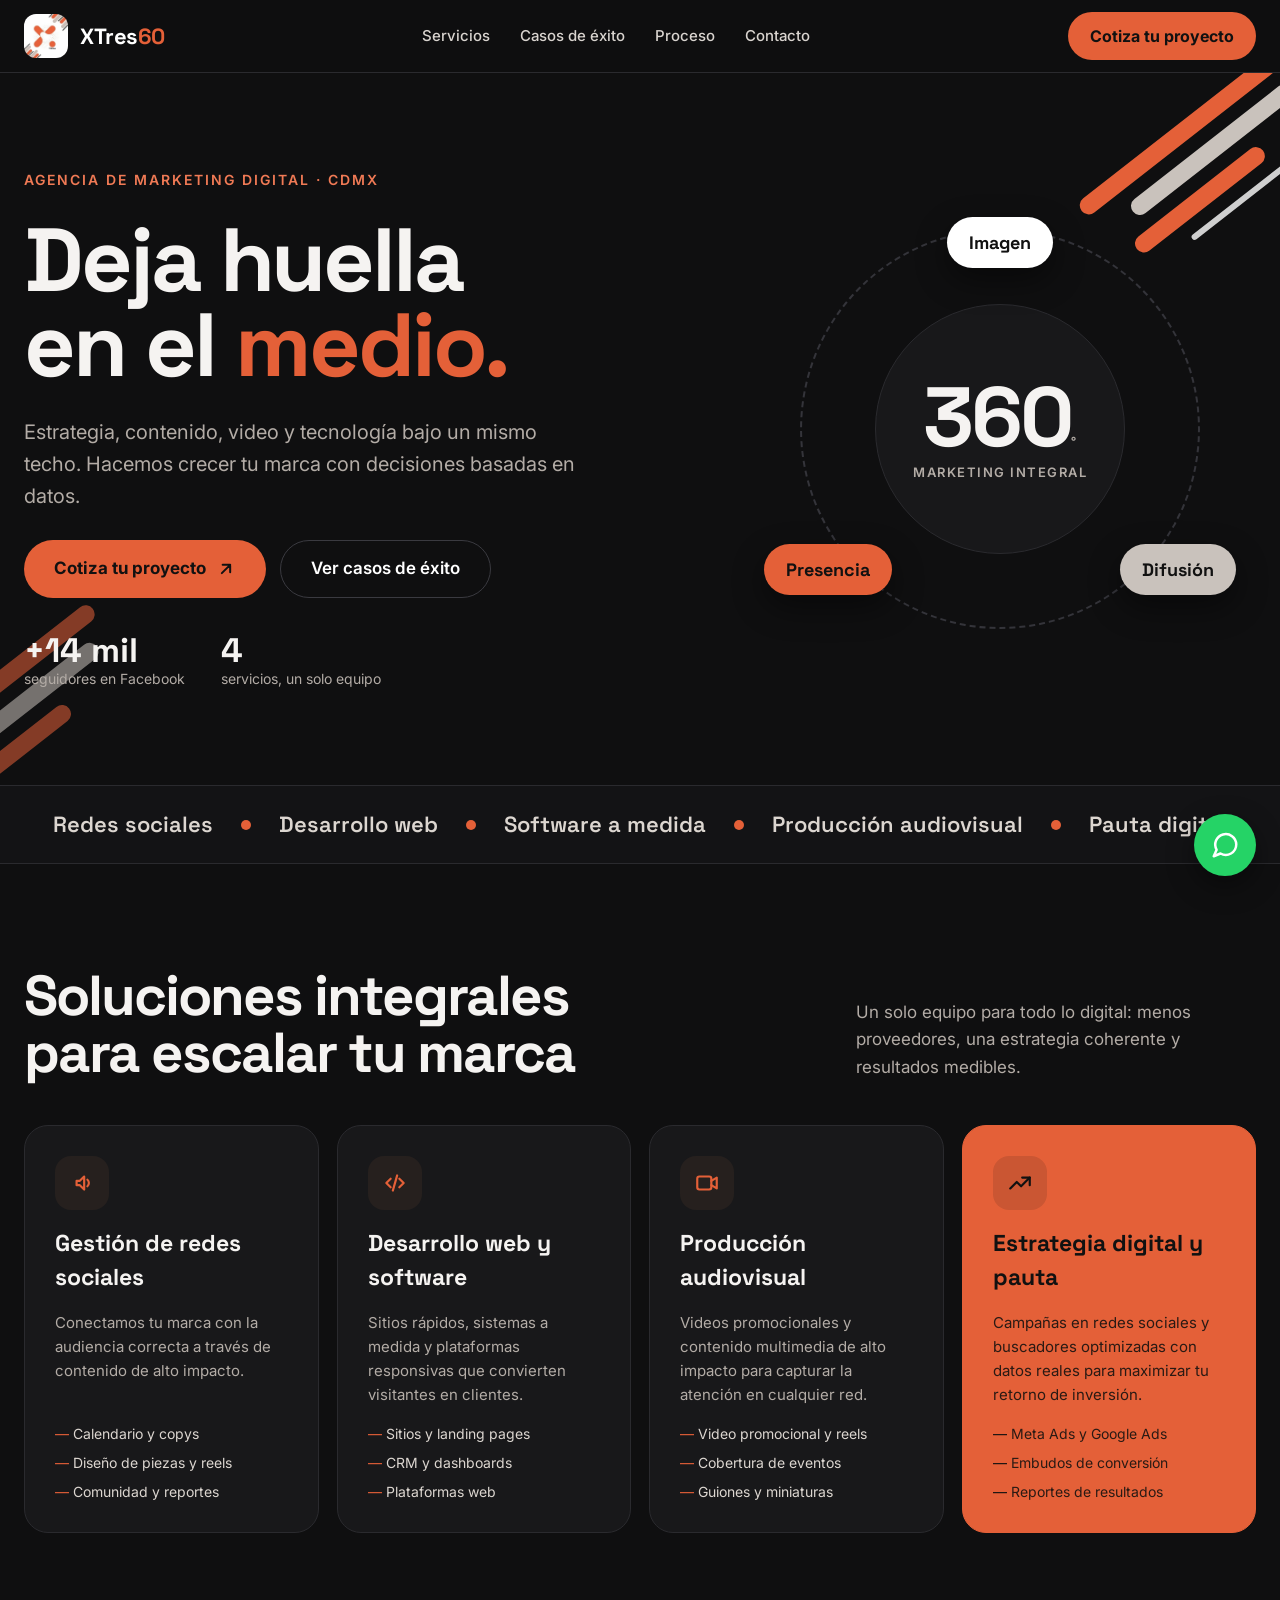
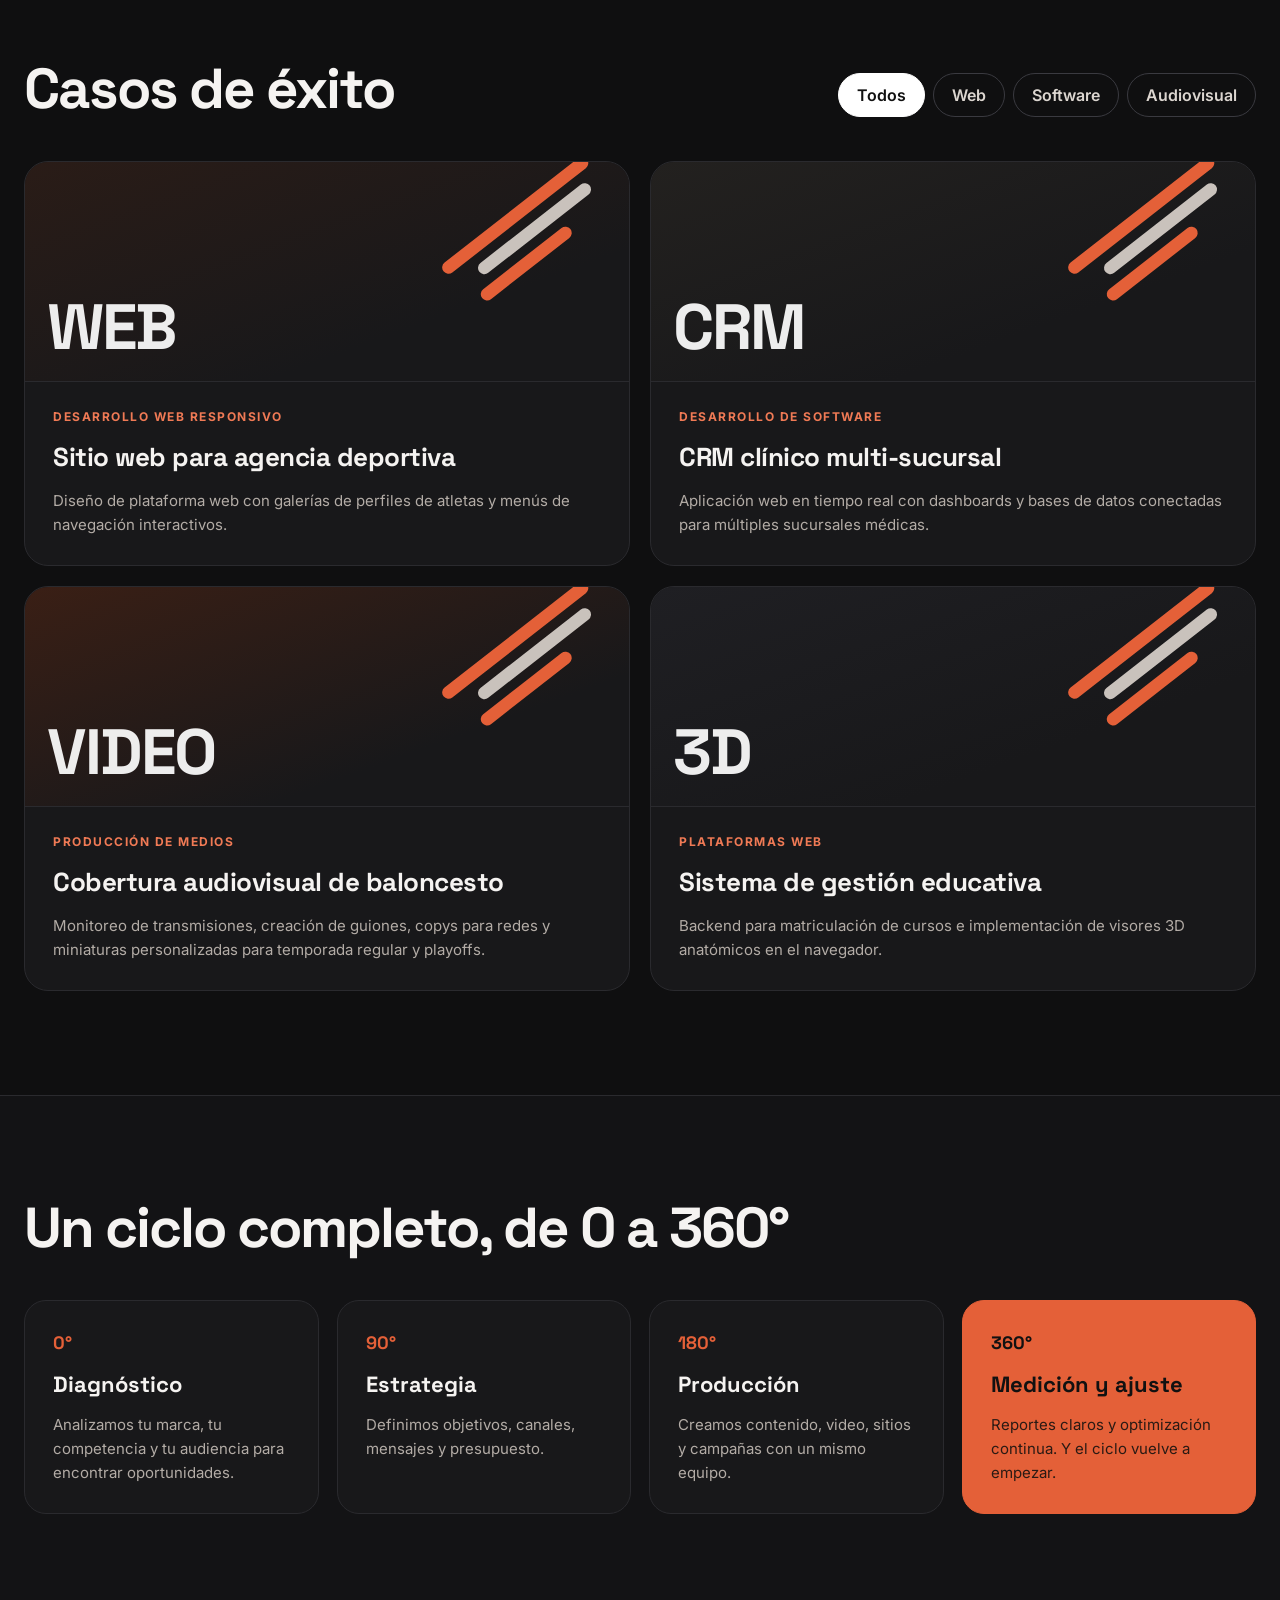
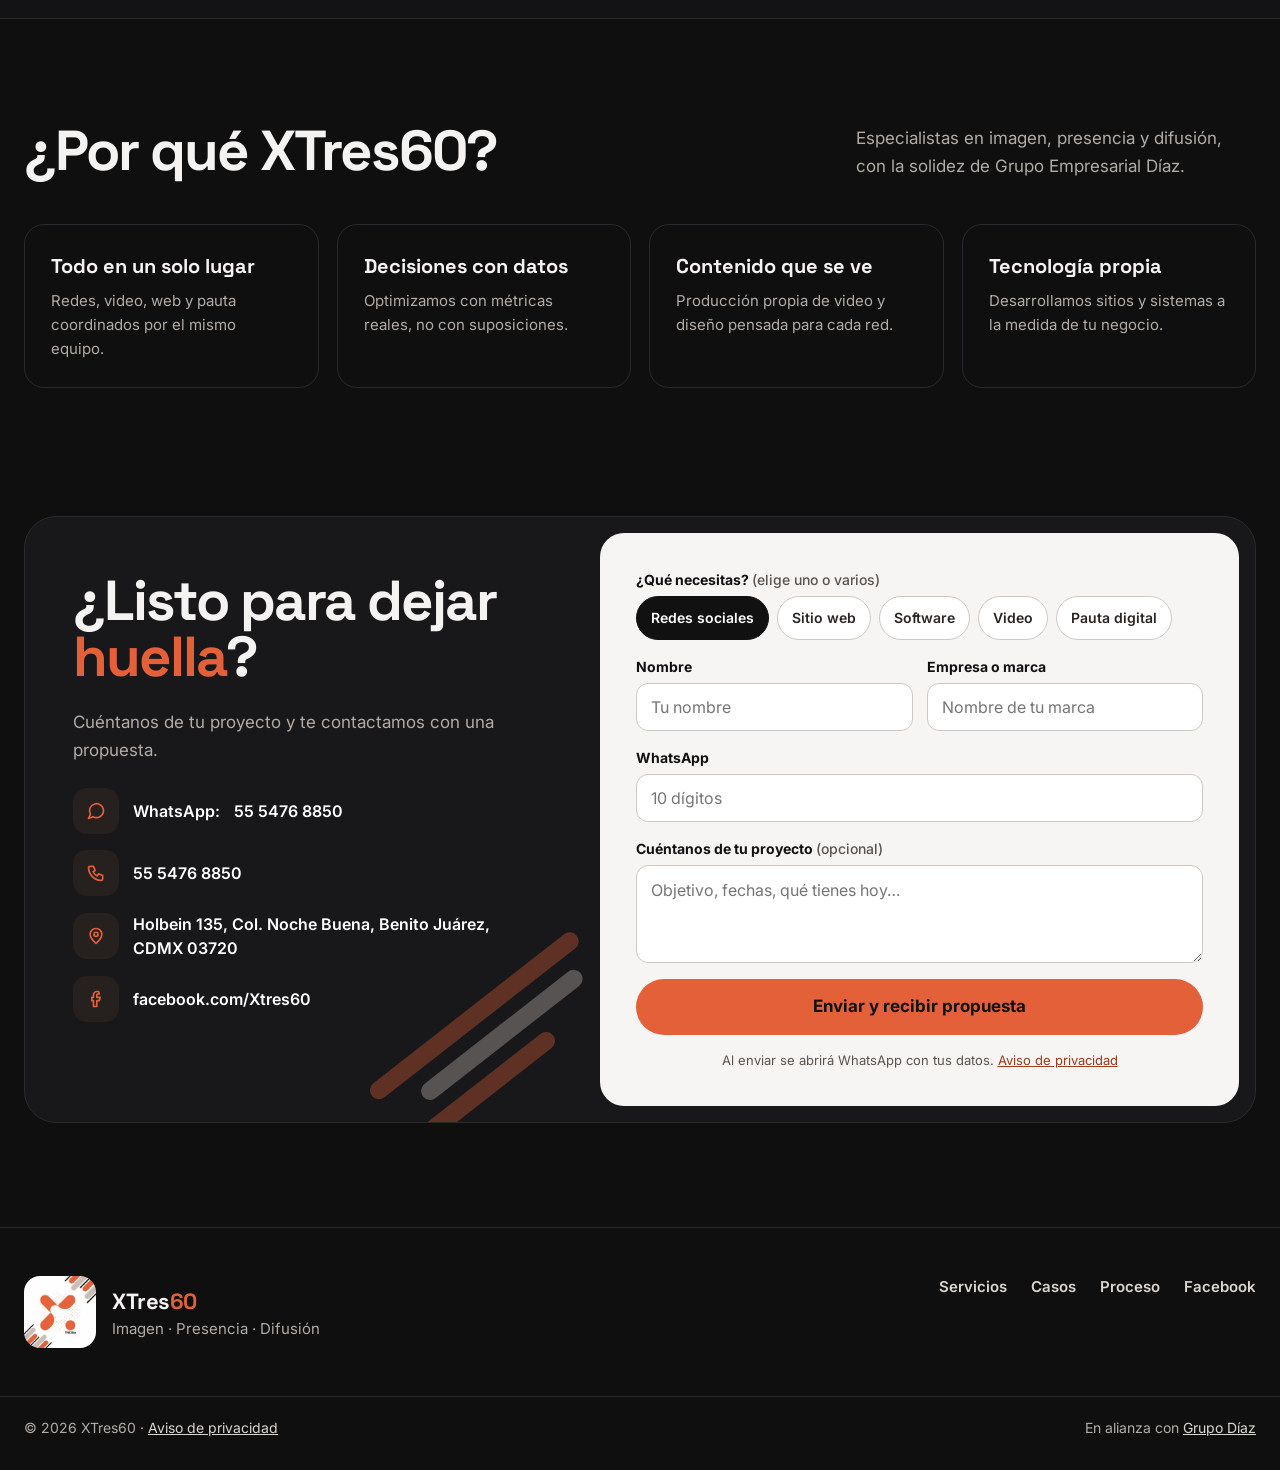
==== index.html @ 18438db8 "Sitio nuevo de XTres60 Reemplaza la app de React anterior por un sitio estático con la identidad rea" ====
<!doctype html>
<html lang="es-MX">
<head>
  <meta charset="utf-8">
  <meta name="viewport" content="width=device-width, initial-scale=1">
  <title>XTres60 | Agencia de marketing digital en CDMX</title>
  <meta name="description" content="Agencia de marketing digital en CDMX: gestión de redes sociales, desarrollo web y software, producción audiovisual y pauta digital. Especialistas en imagen, presencia y difusión.">
  <link rel="canonical" href="https://x360.com.mx/">
  <meta name="theme-color" content="#0F0F10">

  <meta property="og:type" content="website">
  <meta property="og:locale" content="es_MX">
  <meta property="og:site_name" content="XTres60">
  <meta property="og:title" content="XTres60 | Deja huella en el medio">
  <meta property="og:description" content="Estrategia, contenido, video y tecnología bajo un mismo techo. Agencia de marketing digital en CDMX.">
  <meta property="og:url" content="https://x360.com.mx/">
  <meta property="og:image" content="https://x360.com.mx/img/logo-xtres60.jpg">
  <meta name="twitter:card" content="summary">

  <link rel="icon" href="img/logo-xtres60.png">
  <link rel="apple-touch-icon" href="img/logo-xtres60.png">
  <link rel="preconnect" href="https://fonts.googleapis.com">
  <link rel="preconnect" href="https://fonts.gstatic.com" crossorigin>
  <link href="https://fonts.googleapis.com/css2?family=Space+Grotesk:wght@500;600;700&family=Inter:wght@400;500;600;700&display=swap" rel="stylesheet">
  <link rel="stylesheet" href="css/styles.css">

  <script type="application/ld+json">
  {
    "@context": "https://schema.org",
    "@type": "ProfessionalService",
    "name": "XTres60",
    "description": "Agencia de marketing digital: imagen, presencia y difusión.",
    "url": "https://x360.com.mx/",
    "logo": "https://x360.com.mx/img/logo-xtres60.png",
    "telephone": "+52 55 5476 8850",
    "address": {
      "@type": "PostalAddress",
      "streetAddress": "Holbein 135, Col. Noche Buena",
      "addressLocality": "Benito Juárez",
      "addressRegion": "Ciudad de México",
      "postalCode": "03720",
      "addressCountry": "MX"
    },
    "sameAs": ["https://www.facebook.com/Xtres60"],
    "parentOrganization": { "@type": "Organization", "name": "Grupo Empresarial Díaz", "url": "https://grupoempresarialdiaz.com.mx/" }
  }
  </script>
</head>
<body>
  <a class="skip-link" href="#contenido">Saltar al contenido</a>

  <header class="site-header">
    <div class="container header-inner">
      <a class="brand" href="#inicio" aria-label="XTres60, inicio">
        <img src="img/logo-xtres60.png" alt="" width="44" height="44">
        <span class="brand-name">XTres<span>60</span></span>
      </a>
      <nav class="main-nav" id="menu" aria-label="Principal">
        <a href="#servicios">Servicios</a>
        <a href="#casos">Casos de éxito</a>
        <a href="#proceso">Proceso</a>
        <a href="#contacto">Contacto</a>
      </nav>
      <div class="header-actions">
        <a class="btn btn-orange" href="#contacto">Cotiza tu proyecto</a>
        <button class="menu-toggle" type="button" aria-controls="menu" aria-expanded="false" aria-label="Abrir menú">
          <svg class="icon" viewBox="0 0 24 24" fill="none" stroke="currentColor" stroke-width="2.2" stroke-linecap="round" aria-hidden="true"><path d="M4 7h16M4 12h16M4 17h16"/></svg>
        </button>
      </div>
    </div>
  </header>

  <main id="contenido">
    <!-- HERO -->
    <section class="hero" id="inicio">
      <div class="stripes stripes-a" aria-hidden="true"><span class="s1"></span><span class="s2"></span><span class="s3"></span><span class="s4"></span></div>
      <div class="stripes stripes-b" aria-hidden="true"><span class="s1"></span><span class="s2"></span><span class="s3"></span></div>
      <div class="container hero-inner">
        <div class="hero-copy">
          <p class="eyebrow">Agencia de marketing digital · CDMX</p>
          <h1 class="display">Deja huella<br>en el <span class="accent">medio.</span></h1>
          <p class="hero-lead">Estrategia, contenido, video y tecnología bajo un mismo techo. Hacemos crecer tu marca con decisiones basadas en datos.</p>
          <div class="hero-ctas">
            <a class="btn btn-orange btn-lg" href="#contacto">
              Cotiza tu proyecto
              <svg class="icon" viewBox="0 0 24 24" fill="none" stroke="currentColor" stroke-width="2.4" stroke-linecap="round" stroke-linejoin="round" aria-hidden="true"><path d="M7 17 17 7M8 7h9v9"/></svg>
            </a>
            <a class="btn btn-ghost btn-lg" href="#casos">Ver casos de éxito</a>
          </div>
          <div class="hero-stats">
            <div><strong>+14 mil</strong><span>seguidores en Facebook</span></div>
            <div><strong>4</strong><span>servicios, un solo equipo</span></div>
          </div>
        </div>
        <div class="orbit" aria-hidden="true">
          <div class="orbit-ring r1"></div>
          <div class="orbit-ring r2"></div>
          <div class="orbit-center"><strong>360<span class="accent">°</span></strong><span>MARKETING INTEGRAL</span></div>
          <div class="pillar p1">Imagen</div>
          <div class="pillar p2">Presencia</div>
          <div class="pillar p3">Difusión</div>
        </div>
      </div>
    </section>

    <div class="ticker" aria-label="Lo que hacemos">
      <ul>
        <li>Redes sociales</li>
        <li>Desarrollo web</li>
        <li>Software a medida</li>
        <li>Producción audiovisual</li>
        <li>Pauta digital</li>
      </ul>
    </div>

    <!-- SERVICIOS -->
    <section class="section" id="servicios">
      <div class="container">
        <div class="section-head">
          <h2 class="display h2">Soluciones integrales para escalar tu marca</h2>
          <p class="lead">Un solo equipo para todo lo digital: menos proveedores, una estrategia coherente y resultados medibles.</p>
        </div>
        <div class="services">
          <article class="service">
            <span class="service-icon"><svg width="26" height="26" viewBox="0 0 24 24" fill="none" stroke="currentColor" stroke-width="2" stroke-linecap="round" stroke-linejoin="round" aria-hidden="true"><path d="M7 10v4h3l4 4V6l-4 4H7z"/><path d="M17 9a4 4 0 0 1 0 6"/></svg></span>
            <h3>Gestión de redes sociales</h3>
            <p>Conectamos tu marca con la audiencia correcta a través de contenido de alto impacto.</p>
            <ul><li>Calendario y copys</li><li>Diseño de piezas y reels</li><li>Comunidad y reportes</li></ul>
          </article>
          <article class="service">
            <span class="service-icon"><svg width="26" height="26" viewBox="0 0 24 24" fill="none" stroke="currentColor" stroke-width="2" stroke-linecap="round" stroke-linejoin="round" aria-hidden="true"><path d="m8 8-4 4 4 4M16 8l4 4-4 4M14 5l-4 14"/></svg></span>
            <h3>Desarrollo web y software</h3>
            <p>Sitios rápidos, sistemas a medida y plataformas responsivas que convierten visitantes en clientes.</p>
            <ul><li>Sitios y landing pages</li><li>CRM y dashboards</li><li>Plataformas web</li></ul>
          </article>
          <article class="service">
            <span class="service-icon"><svg width="26" height="26" viewBox="0 0 24 24" fill="none" stroke="currentColor" stroke-width="2" stroke-linecap="round" stroke-linejoin="round" aria-hidden="true"><rect x="3" y="6" width="13" height="12" rx="2"/><path d="m16 10 5-3v10l-5-3"/></svg></span>
            <h3>Producción audiovisual</h3>
            <p>Videos promocionales y contenido multimedia de alto impacto para capturar la atención en cualquier red.</p>
            <ul><li>Video promocional y reels</li><li>Cobertura de eventos</li><li>Guiones y miniaturas</li></ul>
          </article>
          <article class="service featured">
            <span class="service-icon"><svg width="26" height="26" viewBox="0 0 24 24" fill="none" stroke="currentColor" stroke-width="2" stroke-linecap="round" stroke-linejoin="round" aria-hidden="true"><path d="M3 17l6-6 4 4 8-8"/><path d="M14 7h7v7"/></svg></span>
            <h3>Estrategia digital y pauta</h3>
            <p>Campañas en redes sociales y buscadores optimizadas con datos reales para maximizar tu retorno de inversión.</p>
            <ul><li>Meta Ads y Google Ads</li><li>Embudos de conversión</li><li>Reportes de resultados</li></ul>
          </article>
        </div>
      </div>
    </section>

    <!-- CASOS -->
    <section class="section" id="casos" style="padding-top:24px">
      <div class="container">
        <div class="section-head">
          <h2 class="display h2">Casos de éxito</h2>
          <div class="filters" role="group" aria-label="Filtrar casos">
            <button class="filter" type="button" data-filter="todos" aria-pressed="true">Todos</button>
            <button class="filter" type="button" data-filter="web" aria-pressed="false">Web</button>
            <button class="filter" type="button" data-filter="software" aria-pressed="false">Software</button>
            <button class="filter" type="button" data-filter="audiovisual" aria-pressed="false">Audiovisual</button>
          </div>
        </div>
        <div class="cases">
          <article class="case" data-kind="web">
            <div class="case-visual v-web"><div class="stripes" aria-hidden="true"><span class="s1"></span><span class="s2"></span><span class="s3"></span></div><span class="big" aria-hidden="true">WEB</span></div>
            <div class="case-body">
              <span class="case-tag">DESARROLLO WEB RESPONSIVO</span>
              <h3>Sitio web para agencia deportiva</h3>
              <p>Diseño de plataforma web con galerías de perfiles de atletas y menús de navegación interactivos.</p>
            </div>
          </article>
          <article class="case" data-kind="software">
            <div class="case-visual v-soft"><div class="stripes" aria-hidden="true"><span class="s1"></span><span class="s2"></span><span class="s3"></span></div><span class="big" aria-hidden="true">CRM</span></div>
            <div class="case-body">
              <span class="case-tag">DESARROLLO DE SOFTWARE</span>
              <h3>CRM clínico multi-sucursal</h3>
              <p>Aplicación web en tiempo real con dashboards y bases de datos conectadas para múltiples sucursales médicas.</p>
            </div>
          </article>
          <article class="case" data-kind="audiovisual">
            <div class="case-visual v-av"><div class="stripes" aria-hidden="true"><span class="s1"></span><span class="s2"></span><span class="s3"></span></div><span class="big" aria-hidden="true">VIDEO</span></div>
            <div class="case-body">
              <span class="case-tag">PRODUCCIÓN DE MEDIOS</span>
              <h3>Cobertura audiovisual de baloncesto</h3>
              <p>Monitoreo de transmisiones, creación de guiones, copys para redes y miniaturas personalizadas para temporada regular y playoffs.</p>
            </div>
          </article>
          <article class="case" data-kind="software">
            <div class="case-visual v-edu"><div class="stripes" aria-hidden="true"><span class="s1"></span><span class="s2"></span><span class="s3"></span></div><span class="big" aria-hidden="true">3D</span></div>
            <div class="case-body">
              <span class="case-tag">PLATAFORMAS WEB</span>
              <h3>Sistema de gestión educativa</h3>
              <p>Backend para matriculación de cursos e implementación de visores 3D anatómicos en el navegador.</p>
            </div>
          </article>
        </div>
      </div>
    </section>

    <!-- PROCESO -->
    <section class="section process-section" id="proceso">
      <div class="container">
        <h2 class="display h2" style="margin-bottom:44px">Un ciclo completo, de 0 a 360°</h2>
        <ol class="process">
          <li><span class="deg">0°</span><h3>Diagnóstico</h3><p>Analizamos tu marca, tu competencia y tu audiencia para encontrar oportunidades.</p></li>
          <li><span class="deg">90°</span><h3>Estrategia</h3><p>Definimos objetivos, canales, mensajes y presupuesto.</p></li>
          <li><span class="deg">180°</span><h3>Producción</h3><p>Creamos contenido, video, sitios y campañas con un mismo equipo.</p></li>
          <li><span class="deg">360°</span><h3>Medición y ajuste</h3><p>Reportes claros y optimización continua. Y el ciclo vuelve a empezar.</p></li>
        </ol>
      </div>
    </section>

    <!-- POR QUÉ -->
    <section class="section">
      <div class="container">
        <div class="section-head">
          <h2 class="display h2">¿Por qué XTres60?</h2>
          <p class="lead">Especialistas en imagen, presencia y difusión, con la solidez de Grupo Empresarial Díaz.</p>
        </div>
        <div class="why">
          <div><h3>Todo en un solo lugar</h3><p>Redes, video, web y pauta coordinados por el mismo equipo.</p></div>
          <div><h3>Decisiones con datos</h3><p>Optimizamos con métricas reales, no con suposiciones.</p></div>
          <div><h3>Contenido que se ve</h3><p>Producción propia de video y diseño pensada para cada red.</p></div>
          <div><h3>Tecnología propia</h3><p>Desarrollamos sitios y sistemas a la medida de tu negocio.</p></div>
        </div>
      </div>
    </section>

    <!-- CONTACTO -->
    <section class="contact" id="contacto">
      <div class="container">
        <div class="contact-card">
          <div class="contact-copy">
            <div class="stripes" aria-hidden="true"><span class="s1"></span><span class="s2"></span><span class="s3"></span></div>
            <h2 class="display h2" style="position:relative">¿Listo para dejar <span class="accent">huella</span>?</h2>
            <p class="lead" style="position:relative">Cuéntanos de tu proyecto y te contactamos con una propuesta.</p>
            <ul class="contact-list">
              <li><a class="js-wa" href="#" data-msg="Hola XTres60, quiero cotizar un proyecto."><span class="contact-icon"><svg class="icon" viewBox="0 0 24 24" fill="none" stroke="currentColor" stroke-width="2" stroke-linecap="round" stroke-linejoin="round" aria-hidden="true"><path d="M21 11.5a8.4 8.4 0 0 1-12.6 7.3L3 21l2.3-5.2A8.4 8.4 0 1 1 21 11.5z"/></svg></span>WhatsApp: <span class="js-wa-label">55 5476 8850</span></a></li>
              <li><a href="tel:+525554768850"><span class="contact-icon"><svg class="icon" viewBox="0 0 24 24" fill="none" stroke="currentColor" stroke-width="2" stroke-linecap="round" stroke-linejoin="round" aria-hidden="true"><path d="M5 4h4l2 5-2.5 1.5a11 11 0 0 0 5 5L15 13l5 2v4a2 2 0 0 1-2 2A16 16 0 0 1 3 6a2 2 0 0 1 2-2"/></svg></span>55 5476 8850</a></li>
              <li><a href="https://www.google.com/maps/search/?api=1&amp;query=Holbein+135+Noche+Buena+Benito+Juarez+03720+Ciudad+de+Mexico" target="_blank" rel="noopener"><span class="contact-icon"><svg class="icon" viewBox="0 0 24 24" fill="none" stroke="currentColor" stroke-width="2" stroke-linecap="round" stroke-linejoin="round" aria-hidden="true"><path d="M12 21s-7-6.2-7-11a7 7 0 1 1 14 0c0 4.8-7 11-7 11z"/><circle cx="12" cy="10" r="2.5"/></svg></span>Holbein 135, Col. Noche Buena, Benito Juárez, CDMX 03720</a></li>
              <li><a href="https://www.facebook.com/Xtres60" target="_blank" rel="noopener"><span class="contact-icon"><svg class="icon" viewBox="0 0 24 24" fill="none" stroke="currentColor" stroke-width="2" stroke-linecap="round" stroke-linejoin="round" aria-hidden="true"><path d="M15 3h-2a4 4 0 0 0-4 4v3H7v4h2v7h4v-7h3l1-4h-4V7a1 1 0 0 1 1-1h2z"/></svg></span>facebook.com/Xtres60</a></li>
            </ul>
          </div>

          <form class="form" id="lead-form" novalidate>
            <div class="form-fields" id="form-fields">
              <div class="field">
                <span id="serv-label">¿Qué necesitas? <small>(elige uno o varios)</small></span>
                <div class="chips" role="group" aria-labelledby="serv-label">
                  <button class="chip" type="button" aria-pressed="true">Redes sociales</button>
                  <button class="chip" type="button" aria-pressed="false">Sitio web</button>
                  <button class="chip" type="button" aria-pressed="false">Software</button>
                  <button class="chip" type="button" aria-pressed="false">Video</button>
                  <button class="chip" type="button" aria-pressed="false">Pauta digital</button>
                </div>
              </div>
              <div class="field-row">
                <div class="field">
                  <label for="nombre">Nombre</label>
                  <input id="nombre" name="nombre" type="text" autocomplete="name" placeholder="Tu nombre" required>
                </div>
                <div class="field">
                  <label for="empresa">Empresa o marca</label>
                  <input id="empresa" name="empresa" type="text" autocomplete="organization" placeholder="Nombre de tu marca">
                </div>
              </div>
              <div class="field">
                <label for="whatsapp">WhatsApp</label>
                <input id="whatsapp" name="whatsapp" type="tel" inputmode="numeric" autocomplete="tel" placeholder="10 dígitos" required>
              </div>
              <div class="field">
                <label for="mensaje">Cuéntanos de tu proyecto <small>(opcional)</small></label>
                <textarea id="mensaje" name="mensaje" rows="3" placeholder="Objetivo, fechas, qué tienes hoy…"></textarea>
              </div>
              <p class="form-error" id="form-error" role="alert" hidden>Escribe tu nombre y un WhatsApp de 10 dígitos.</p>
              <button class="btn btn-orange" type="submit">Enviar y recibir propuesta</button>
              <p class="form-note">Al enviar se abrirá WhatsApp con tus datos. <a href="aviso-de-privacidad.html">Aviso de privacidad</a></p>
            </div>
            <div class="form-success" id="form-success" hidden>
              <span class="success-icon"><svg width="36" height="36" viewBox="0 0 24 24" fill="none" stroke="currentColor" stroke-width="2.5" stroke-linecap="round" stroke-linejoin="round" aria-hidden="true"><path d="m5 12 5 5L20 7"/></svg></span>
              <h3>¡Solo envía el mensaje!</h3>
              <p>Abrimos WhatsApp con tu proyecto. Si no se abrió, <a href="#" id="wa-retry" target="_blank" rel="noopener">toca aquí</a>.</p>
            </div>
          </form>
        </div>
      </div>
    </section>
  </main>

  <footer class="site-footer">
    <div class="container footer-inner">
      <div class="footer-brand">
        <img src="img/logo-xtres60.png" alt="XTres60" width="72" height="72" loading="lazy">
        <div>
          <span class="brand-name">XTres<span>60</span></span>
          <p>Imagen · Presencia · Difusión</p>
        </div>
      </div>
      <nav class="footer-nav" aria-label="Pie de página">
        <a href="#servicios">Servicios</a>
        <a href="#casos">Casos</a>
        <a href="#proceso">Proceso</a>
        <a href="https://www.facebook.com/Xtres60" target="_blank" rel="noopener">Facebook</a>
      </nav>
    </div>
    <div class="container footer-bottom">
      <span>© <span id="year">2026</span> XTres60 · <a href="aviso-de-privacidad.html">Aviso de privacidad</a></span>
      <span>En alianza con <a href="https://grupoempresarialdiaz.com.mx/">Grupo Díaz</a></span>
    </div>
  </footer>

  <a class="wa-float js-wa" href="#" data-msg="Hola XTres60, quiero información sobre sus servicios." aria-label="Escríbenos por WhatsApp">
    <svg width="30" height="30" viewBox="0 0 24 24" fill="none" stroke="currentColor" stroke-width="2" stroke-linecap="round" stroke-linejoin="round" aria-hidden="true"><path d="M21 11.5a8.4 8.4 0 0 1-12.6 7.3L3 21l2.3-5.2A8.4 8.4 0 1 1 21 11.5z"/></svg>
  </a>
  <div class="mobile-bar">
    <a class="mb-wa js-wa" href="#" data-msg="Hola XTres60, quiero información sobre sus servicios.">
      <svg class="icon" viewBox="0 0 24 24" fill="none" stroke="currentColor" stroke-width="2.2" stroke-linecap="round" stroke-linejoin="round" aria-hidden="true"><path d="M21 11.5a8.4 8.4 0 0 1-12.6 7.3L3 21l2.3-5.2A8.4 8.4 0 1 1 21 11.5z"/></svg>WhatsApp
    </a>
    <a class="mb-cta" href="#contacto">Cotizar</a>
  </div>

  <script src="js/config.js"></script>
  <script src="js/main.js"></script>
</body>
</html>
---- css/styles.css ----
/* XTres60 — agencia de marketing digital
   Marca: naranja #E46038, negro #111111, gris cálido #C9C2BC, blanco.
   Motivo: franjas diagonales redondeadas del logo. */

:root {
  --orange: #E46038;
  --orange-2: #F07A55;
  --ink: #111111;
  --bg: #0F0F10;
  --surface: #18181A;
  --surface-2: #202023;
  --line: #2A2A2E;
  --warm: #C9C2BC;
  --text: #F5F3F1;
  --muted: #B3ACA6;
  --whatsapp: #25D366;
  --radius: 24px;
  --max: 1280px;
  --font-display: 'Space Grotesk', system-ui, sans-serif;
  --font-body: 'Inter', system-ui, -apple-system, 'Segoe UI', sans-serif;
}

*, *::before, *::after { box-sizing: border-box; }
html { scroll-behavior: smooth; scroll-padding-top: 80px; }
@media (prefers-reduced-motion: reduce) { html { scroll-behavior: auto; } }
body { margin: 0; font-family: var(--font-body); color: var(--text); background: var(--bg); line-height: 1.5; -webkit-font-smoothing: antialiased; }
img { max-width: 100%; display: block; }
a { color: var(--orange-2); }
a:hover { color: #fff; }
h1, h2, h3, p { margin: 0; }
button, input, select, textarea { font: inherit; }
:focus-visible { outline: 3px solid var(--orange); outline-offset: 2px; }

.container { max-width: var(--max); margin: 0 auto; padding: 0 24px; }
.eyebrow { font-weight: 600; font-size: 14px; letter-spacing: 2px; color: var(--orange-2); text-transform: uppercase; }
.display { font-family: var(--font-display); font-weight: 700; letter-spacing: -2px; line-height: 1; }
.h2 { font-size: clamp(34px, 4.4vw, 60px); }
.lead { font-size: 17px; line-height: 1.6; color: var(--muted); }
.accent { color: var(--orange); }
.skip-link { position: absolute; left: -999px; top: 8px; background: var(--orange); color: var(--ink); padding: 10px 16px; border-radius: 10px; z-index: 100; font-weight: 700; }
.skip-link:focus { left: 8px; }
.icon { width: 20px; height: 20px; flex: none; }

/* Botones */
.btn { display: inline-flex; align-items: center; justify-content: center; gap: 10px; min-height: 48px; padding: 0 22px; border-radius: 999px; font-weight: 700; text-decoration: none; border: 0; cursor: pointer; white-space: nowrap; transition: transform .15s ease, background .15s ease; }
.btn:hover { transform: translateY(-1px); }
.btn-orange { background: var(--orange); color: var(--ink); }
.btn-orange:hover { background: var(--orange-2); color: var(--ink); }
.btn-ghost { border: 1.5px solid #3A3A40; color: #fff; background: transparent; font-weight: 600; }
.btn-ghost:hover { border-color: var(--warm); color: #fff; }
.btn-lg { min-height: 58px; padding: 0 30px; font-size: 17px; }

/* Encabezado */
.site-header { position: sticky; top: 0; z-index: 50; background: rgba(15,15,16,.86); backdrop-filter: blur(12px); -webkit-backdrop-filter: blur(12px); border-bottom: 1px solid var(--line); }
.header-inner { display: flex; align-items: center; justify-content: space-between; gap: 16px; min-height: 72px; }
.brand { display: flex; align-items: center; gap: 12px; color: #fff; text-decoration: none; }
.brand img { width: 44px; height: 44px; border-radius: 12px; }
.brand-name { font-family: var(--font-display); font-weight: 700; font-size: 22px; letter-spacing: -.5px; white-space: nowrap; }
.brand-name span { color: var(--orange); }
.main-nav { display: flex; gap: 30px; font-weight: 500; font-size: 15px; }
.main-nav a { color: #D9D4CF; text-decoration: none; }
.main-nav a:hover { color: #fff; }
.header-actions { display: flex; align-items: center; gap: 10px; }
.menu-toggle { display: none; width: 46px; height: 46px; border-radius: 12px; border: 1px solid #3A3A40; background: transparent; color: #fff; align-items: center; justify-content: center; cursor: pointer; }
@media (max-width: 900px) {
  .main-nav { position: absolute; top: 72px; left: 0; right: 0; flex-direction: column; gap: 0; background: var(--bg); border-bottom: 1px solid var(--line); padding: 8px 24px 16px; display: none; }
  .main-nav.is-open { display: flex; }
  .main-nav a { padding: 12px 0; border-bottom: 1px solid var(--line); }
  .menu-toggle { display: inline-flex; }
}
@media (max-width: 640px) { .header-actions .btn-orange { display: none; } }

/* Franjas diagonales del logo */
.stripes { position: absolute; display: flex; flex-direction: column; gap: 14px; transform: rotate(-38deg); pointer-events: none; }
.stripes span { display: block; height: 18px; border-radius: 999px; }
.stripes .s1 { width: 260px; background: var(--orange); }
.stripes .s2 { width: 200px; background: var(--warm); margin-left: 40px; }
.stripes .s3 { width: 160px; background: var(--orange); margin-left: 20px; }
.stripes .s4 { width: 120px; height: 6px; background: #fff; margin-left: 70px; opacity: .8; }

/* Hero */
.hero { position: relative; overflow: hidden; }
.hero .stripes-a { right: -60px; top: 40px; }
.hero .stripes-b { left: -120px; bottom: 30px; opacity: .55; }
.hero-inner { position: relative; display: flex; flex-wrap: wrap; align-items: center; gap: 48px; padding: 96px 24px 96px; }
.hero-copy { flex: 1 1 580px; min-width: 0; display: flex; flex-direction: column; gap: 28px; }
.hero h1 { font-size: clamp(50px, 7vw, 108px); line-height: .95; letter-spacing: -3px; }
.hero-lead { font-size: 20px; line-height: 1.6; color: var(--muted); max-width: 560px; }
.hero-ctas { display: flex; flex-wrap: wrap; gap: 14px; }
.hero-stats { display: flex; flex-wrap: wrap; gap: 36px; padding-top: 8px; }
.hero-stats div { display: flex; flex-direction: column; }
.hero-stats strong { font-family: var(--font-display); font-size: 34px; line-height: 1; }
.hero-stats span { font-size: 14px; color: var(--muted); }
.orbit { flex: 1 1 420px; min-width: 0; position: relative; height: 460px; }
.orbit-ring { position: absolute; left: 50%; top: 50%; border-radius: 50%; transform: translate(-50%, -50%); }
.orbit-ring.r1 { width: 400px; height: 400px; border: 2px dashed #34343A; }
.orbit-ring.r2 { width: 250px; height: 250px; background: var(--surface); border: 1px solid var(--line); }
.orbit-center { position: absolute; left: 50%; top: 50%; transform: translate(-50%, -50%); text-align: center; }
.orbit-center strong { font-family: var(--font-display); font-size: 84px; line-height: 1; letter-spacing: -3px; display: block; }
.orbit-center span { font-size: 13px; font-weight: 600; letter-spacing: 1.5px; color: var(--muted); }
.pillar { position: absolute; padding: 12px 22px; border-radius: 999px; font-family: var(--font-display); font-weight: 700; font-size: 18px; box-shadow: 0 12px 32px rgba(0,0,0,.45); }
.pillar.p1 { left: 50%; top: 18px; transform: translateX(-50%); background: #fff; color: var(--ink); }
.pillar.p2 { left: 4%; bottom: 64px; background: var(--orange); color: var(--ink); }
.pillar.p3 { right: 4%; bottom: 64px; background: var(--warm); color: var(--ink); }
@media (max-width: 640px) {
  .hero-inner { padding: 56px 20px 64px; gap: 36px; }
  .hero h1 { letter-spacing: -2px; }
  .hero-lead { font-size: 17px; }
  .hero-ctas .btn { width: 100%; }
  .orbit { height: 320px; }
  .orbit-ring.r1 { width: 290px; height: 290px; }
  .orbit-ring.r2 { width: 180px; height: 180px; }
  .orbit-center strong { font-size: 56px; }
  .pillar { font-size: 15px; padding: 10px 16px; }
  .pillar.p2, .pillar.p3 { bottom: 30px; }
  .hero .stripes-a { right: -140px; top: 10px; opacity: .5; }
}

/* Franja de servicios */
.ticker { border-top: 1px solid var(--line); border-bottom: 1px solid var(--line); background: #131315; }
.ticker ul { display: flex; flex-wrap: wrap; justify-content: center; align-items: center; gap: 14px 28px; list-style: none; margin: 0; padding: 22px 24px; font-family: var(--font-display); font-weight: 600; font-size: 22px; color: #DCD6D0; }
.ticker li { display: flex; align-items: center; gap: 28px; }
.ticker li + li::before { content: ''; flex: none; width: 10px; height: 10px; border-radius: 50%; background: var(--orange); }
@media (max-width: 640px) { .ticker ul { font-size: 17px; gap: 8px 18px; } .ticker li { gap: 18px; } }

/* Secciones */
.section { padding: 104px 0; }
.section-head { display: flex; flex-wrap: wrap; justify-content: space-between; align-items: flex-end; gap: 20px; margin-bottom: 44px; }
.section-head h2 { max-width: 640px; }
.section-head .lead { max-width: 400px; }
@media (max-width: 640px) { .section { padding: 72px 0; } }

/* Servicios */
.services { display: grid; grid-template-columns: repeat(auto-fit, minmax(270px, 1fr)); gap: 18px; }
.service { padding: 30px; border-radius: var(--radius); background: var(--surface); border: 1px solid var(--line); display: flex; flex-direction: column; gap: 16px; }
.service-icon { width: 54px; height: 54px; border-radius: 16px; background: #26201E; color: var(--orange); display: flex; align-items: center; justify-content: center; }
.service h3 { font-family: var(--font-display); font-size: 23px; font-weight: 700; }
.service p { font-size: 15px; line-height: 1.6; color: var(--muted); flex: 1; }
.service ul { margin: 0; padding: 0; list-style: none; display: flex; flex-direction: column; gap: 8px; font-size: 14px; color: #DCD6D0; }
.service li::before { content: '— '; color: var(--orange); }
.service.featured { background: var(--orange); border-color: var(--orange); color: var(--ink); }
.service.featured .service-icon { background: rgba(17,17,17,.12); color: var(--ink); }
.service.featured p, .service.featured ul { color: #2A1A14; }
.service.featured li::before { color: var(--ink); }

/* Casos */
.filters { display: flex; flex-wrap: wrap; gap: 8px; }
.filter { min-height: 44px; padding: 0 18px; border-radius: 999px; border: 1.5px solid #3A3A40; background: transparent; color: #DCD6D0; font-weight: 600; cursor: pointer; }
.filter[aria-pressed="true"] { background: #fff; border-color: #fff; color: var(--ink); }
.cases { display: grid; grid-template-columns: repeat(auto-fit, minmax(min(100%, 520px), 1fr)); gap: 20px; }
.case { border-radius: var(--radius); background: var(--surface); border: 1px solid var(--line); overflow: hidden; display: flex; flex-direction: column; }
.case[hidden] { display: none; }
.case-visual { height: 220px; position: relative; overflow: hidden; display: flex; align-items: flex-end; padding: 22px; border-bottom: 1px solid var(--line); }
.case-visual .big { font-family: var(--font-display); font-weight: 700; font-size: 64px; letter-spacing: -2px; line-height: 1; color: rgba(255,255,255,.92); position: relative; }
.case-visual .stripes { right: -30px; top: 30px; transform: rotate(-38deg) scale(.7); }
.v-web { background: linear-gradient(160deg, #2A1C17, #18181A 70%); }
.v-soft { background: linear-gradient(160deg, #23211F, #18181A 70%); }
.v-av { background: linear-gradient(160deg, #3A1F15, #18181A 70%); }
.v-edu { background: linear-gradient(160deg, #1F1F23, #18181A 70%); }
.case-body { padding: 26px 28px 28px; display: flex; flex-direction: column; gap: 12px; }
.case-tag { font-size: 12px; font-weight: 700; letter-spacing: 1.5px; color: var(--orange-2); }
.case h3 { font-family: var(--font-display); font-size: 26px; font-weight: 700; letter-spacing: -.5px; }
.case p { font-size: 15px; line-height: 1.6; color: var(--muted); }

/* Proceso */
.process-section { background: #131315; border-top: 1px solid var(--line); border-bottom: 1px solid var(--line); }
.process { display: grid; grid-template-columns: repeat(auto-fit, minmax(240px, 1fr)); gap: 18px; list-style: none; margin: 0; padding: 0; }
.process li { padding: 28px; border-radius: 22px; border: 1px solid var(--line); background: var(--surface); display: flex; flex-direction: column; gap: 12px; }
.process .deg { font-family: var(--font-display); font-weight: 700; font-size: 18px; color: var(--orange); }
.process h3 { font-family: var(--font-display); font-size: 22px; font-weight: 700; }
.process p { font-size: 15px; line-height: 1.6; color: var(--muted); }
.process li:last-child { background: var(--orange); border-color: var(--orange); color: var(--ink); }
.process li:last-child .deg { color: var(--ink); }
.process li:last-child p { color: #2A1A14; }

/* Por qué */
.why { display: grid; grid-template-columns: repeat(auto-fit, minmax(240px, 1fr)); gap: 18px; }
.why div { padding: 26px; border-radius: 20px; border: 1px solid var(--line); }
.why h3 { font-family: var(--font-display); font-size: 20px; margin-bottom: 8px; }
.why p { font-size: 15px; line-height: 1.6; color: var(--muted); }

/* Contacto */
.contact { padding: 24px 0 104px; }
.contact-card { border-radius: 32px; background: var(--surface); border: 1px solid var(--line); display: flex; flex-wrap: wrap; overflow: hidden; position: relative; }
.contact-copy { position: relative; flex: 1 1 420px; min-width: 0; padding: 56px 48px; display: flex; flex-direction: column; gap: 24px; }
.contact-copy .stripes { right: -40px; bottom: 40px; opacity: .35; }
.contact-list { position: relative; display: flex; flex-direction: column; gap: 16px; list-style: none; margin: 0; padding: 0; font-weight: 600; color: #fff; }
.contact-list li, .contact-list a { display: flex; align-items: center; gap: 14px; color: #fff; text-decoration: none; }
.contact-list a:hover { color: var(--orange-2); }
.contact-icon { flex: none; width: 46px; height: 46px; border-radius: 14px; background: #26201E; color: var(--orange); display: flex; align-items: center; justify-content: center; }
.form { flex: 1 1 500px; min-width: 0; margin: 16px; border-radius: 24px; background: #F7F5F3; color: var(--ink); padding: 36px; display: flex; flex-direction: column; gap: 16px; }
.form-fields { display: flex; flex-direction: column; gap: 16px; }
.form-fields[hidden] { display: none; }
.field { display: flex; flex-direction: column; gap: 6px; }
.field > label, .field > span { font-weight: 700; font-size: 14px; }
.field small { font-weight: 500; color: #5A534E; font-size: 14px; }
.field input, .field select, .field textarea { min-height: 48px; padding: 0 14px; border-radius: 12px; border: 1.5px solid #CFC8C2; font-size: 16px; color: var(--ink); background: #fff; }
.field textarea { padding: 12px 14px; resize: vertical; min-height: 96px; }
.field input:focus, .field select:focus, .field textarea:focus { border-color: var(--orange); outline: none; box-shadow: 0 0 0 3px rgba(228,96,56,.25); }
.field input[aria-invalid="true"] { border-color: #B42318; }
.field-row { display: grid; grid-template-columns: repeat(2, minmax(0, 1fr)); gap: 14px; }
.chips { display: flex; flex-wrap: wrap; gap: 8px; }
.chip { min-height: 44px; padding: 0 14px; border-radius: 999px; border: 1.5px solid #CFC8C2; background: #fff; color: #2A2522; font-weight: 600; font-size: 14px; cursor: pointer; }
.chip[aria-pressed="true"] { background: var(--ink); border-color: var(--ink); color: #fff; }
.form .btn-orange { width: 100%; min-height: 56px; font-size: 17px; }
.form-note { font-size: 13px; color: #5A534E; text-align: center; }
.form-note a { color: #9C3A1C; }
.form-error { font-size: 14px; color: #B42318; font-weight: 600; }
.form-success { display: flex; flex-direction: column; align-items: center; justify-content: center; text-align: center; gap: 14px; padding: 60px 0; flex: 1; }
.form-success[hidden] { display: none; }
.form-success a { color: #9C3A1C; }
.success-icon { width: 72px; height: 72px; border-radius: 50%; background: #FBE3DA; display: flex; align-items: center; justify-content: center; color: #9C3A1C; }
.form-success h3 { font-family: var(--font-display); font-size: 26px; }
@media (max-width: 640px) {
  .contact-copy { padding: 36px 24px; }
  .form { padding: 24px; margin: 0 12px 12px; }
  .contact-card { border-radius: 24px; }
}
@media (max-width: 420px) { .field-row { grid-template-columns: 1fr; } }

/* Pie */
.site-footer { border-top: 1px solid var(--line); }
.footer-inner { display: flex; flex-wrap: wrap; justify-content: space-between; align-items: flex-start; gap: 32px; padding: 48px 24px; }
.footer-brand { display: flex; gap: 16px; align-items: center; }
.footer-brand img { width: 72px; height: 72px; border-radius: 16px; }
.footer-brand p { font-size: 15px; color: var(--muted); }
.footer-nav { display: flex; flex-wrap: wrap; gap: 24px; font-size: 15px; font-weight: 600; }
.footer-nav a { color: #DCD6D0; text-decoration: none; }
.footer-nav a:hover { color: var(--orange-2); }
.footer-bottom { border-top: 1px solid var(--line); padding: 20px 24px 32px; font-size: 14px; color: var(--muted); display: flex; flex-wrap: wrap; justify-content: space-between; gap: 12px; }
.footer-bottom a { color: #DCD6D0; }

/* WhatsApp flotante y barra móvil */
.wa-float { position: fixed; right: 24px; bottom: 24px; z-index: 60; width: 62px; height: 62px; border-radius: 50%; background: var(--whatsapp); color: #fff; display: flex; align-items: center; justify-content: center; box-shadow: 0 10px 28px rgba(0,0,0,.4); }
.wa-float:hover { color: #fff; transform: scale(1.05); }
.mobile-bar { display: none; }
@media (max-width: 640px) {
  .wa-float { display: none; }
  .mobile-bar { display: flex; gap: 10px; position: fixed; left: 0; right: 0; bottom: 0; z-index: 60; padding: 10px 16px calc(12px + env(safe-area-inset-bottom)); background: rgba(15,15,16,.94); border-top: 1px solid var(--line); }
  .mobile-bar a { min-height: 52px; border-radius: 999px; display: flex; align-items: center; justify-content: center; gap: 8px; font-weight: 700; text-decoration: none; }
  .mobile-bar .mb-wa { flex: 1; background: var(--whatsapp); color: var(--ink); }
  .mobile-bar .mb-cta { flex: 1.3; background: var(--orange); color: var(--ink); }
  body { padding-bottom: 78px; }
}
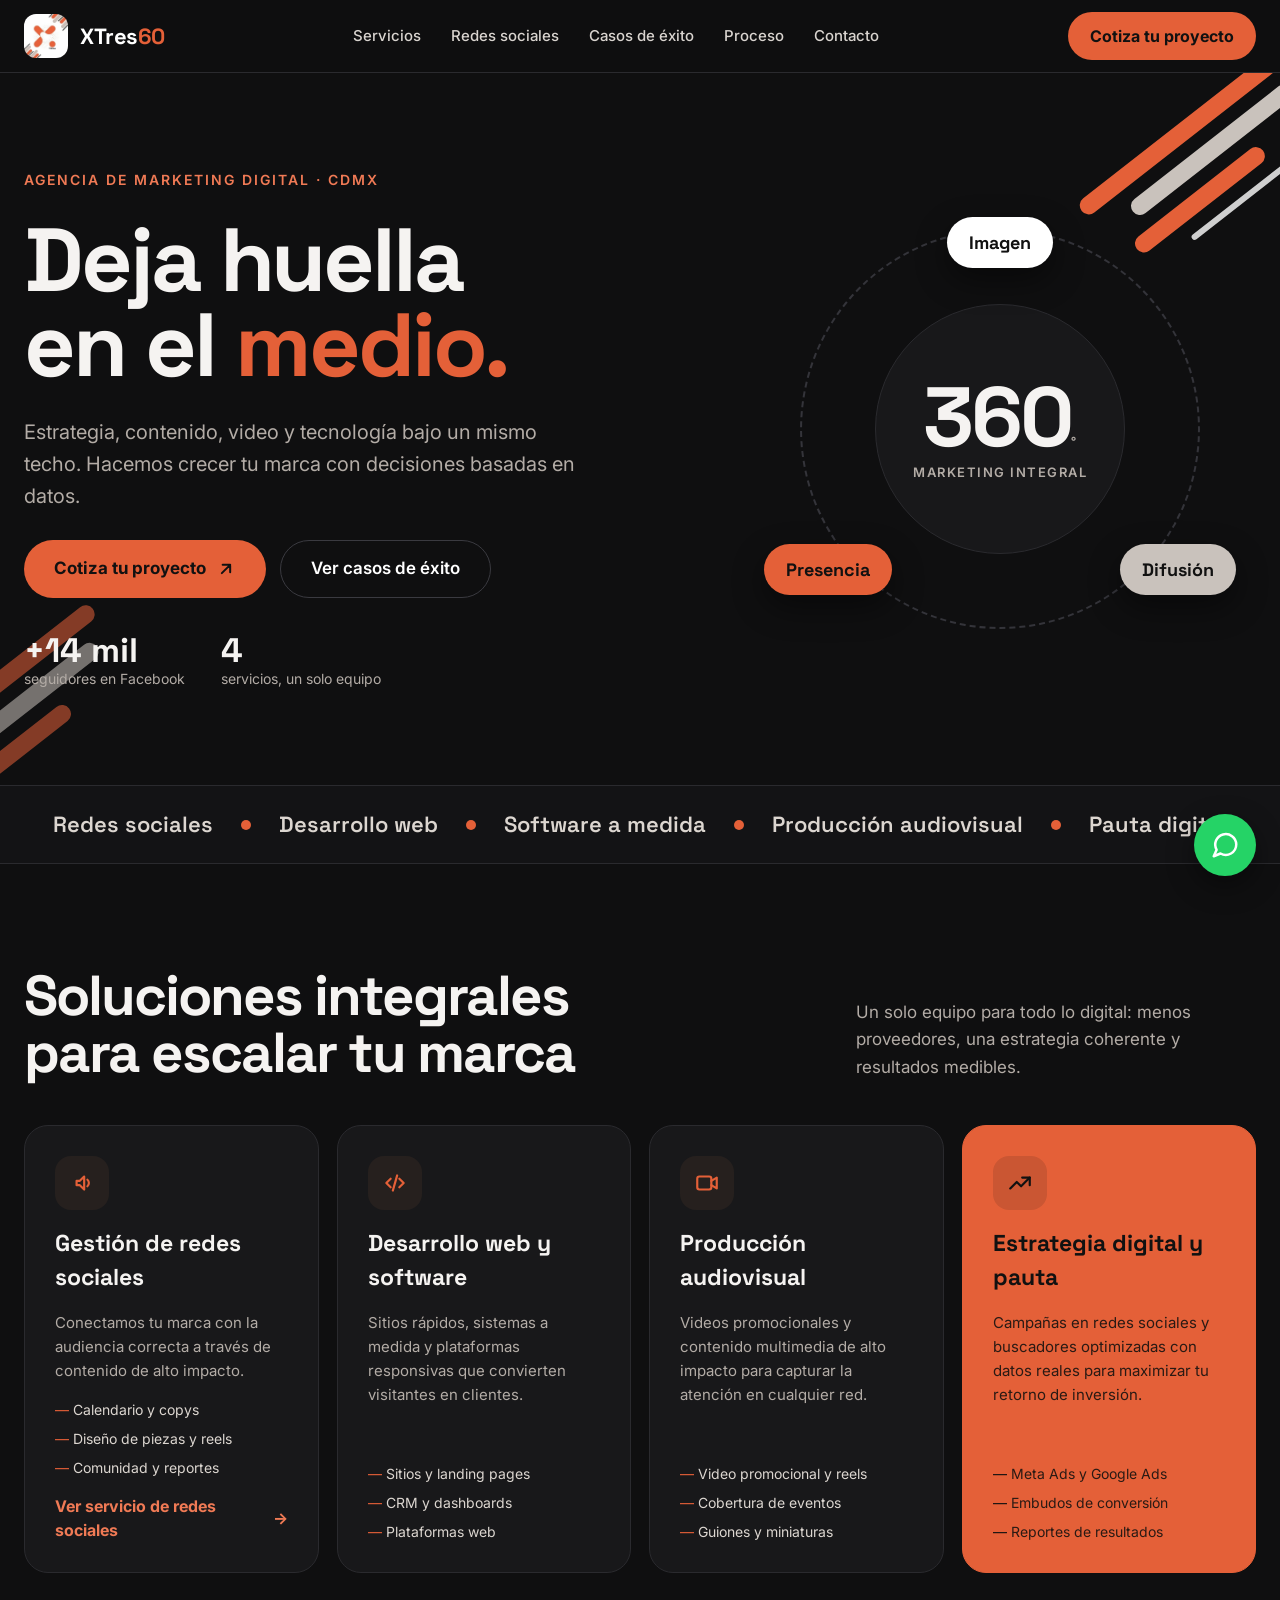
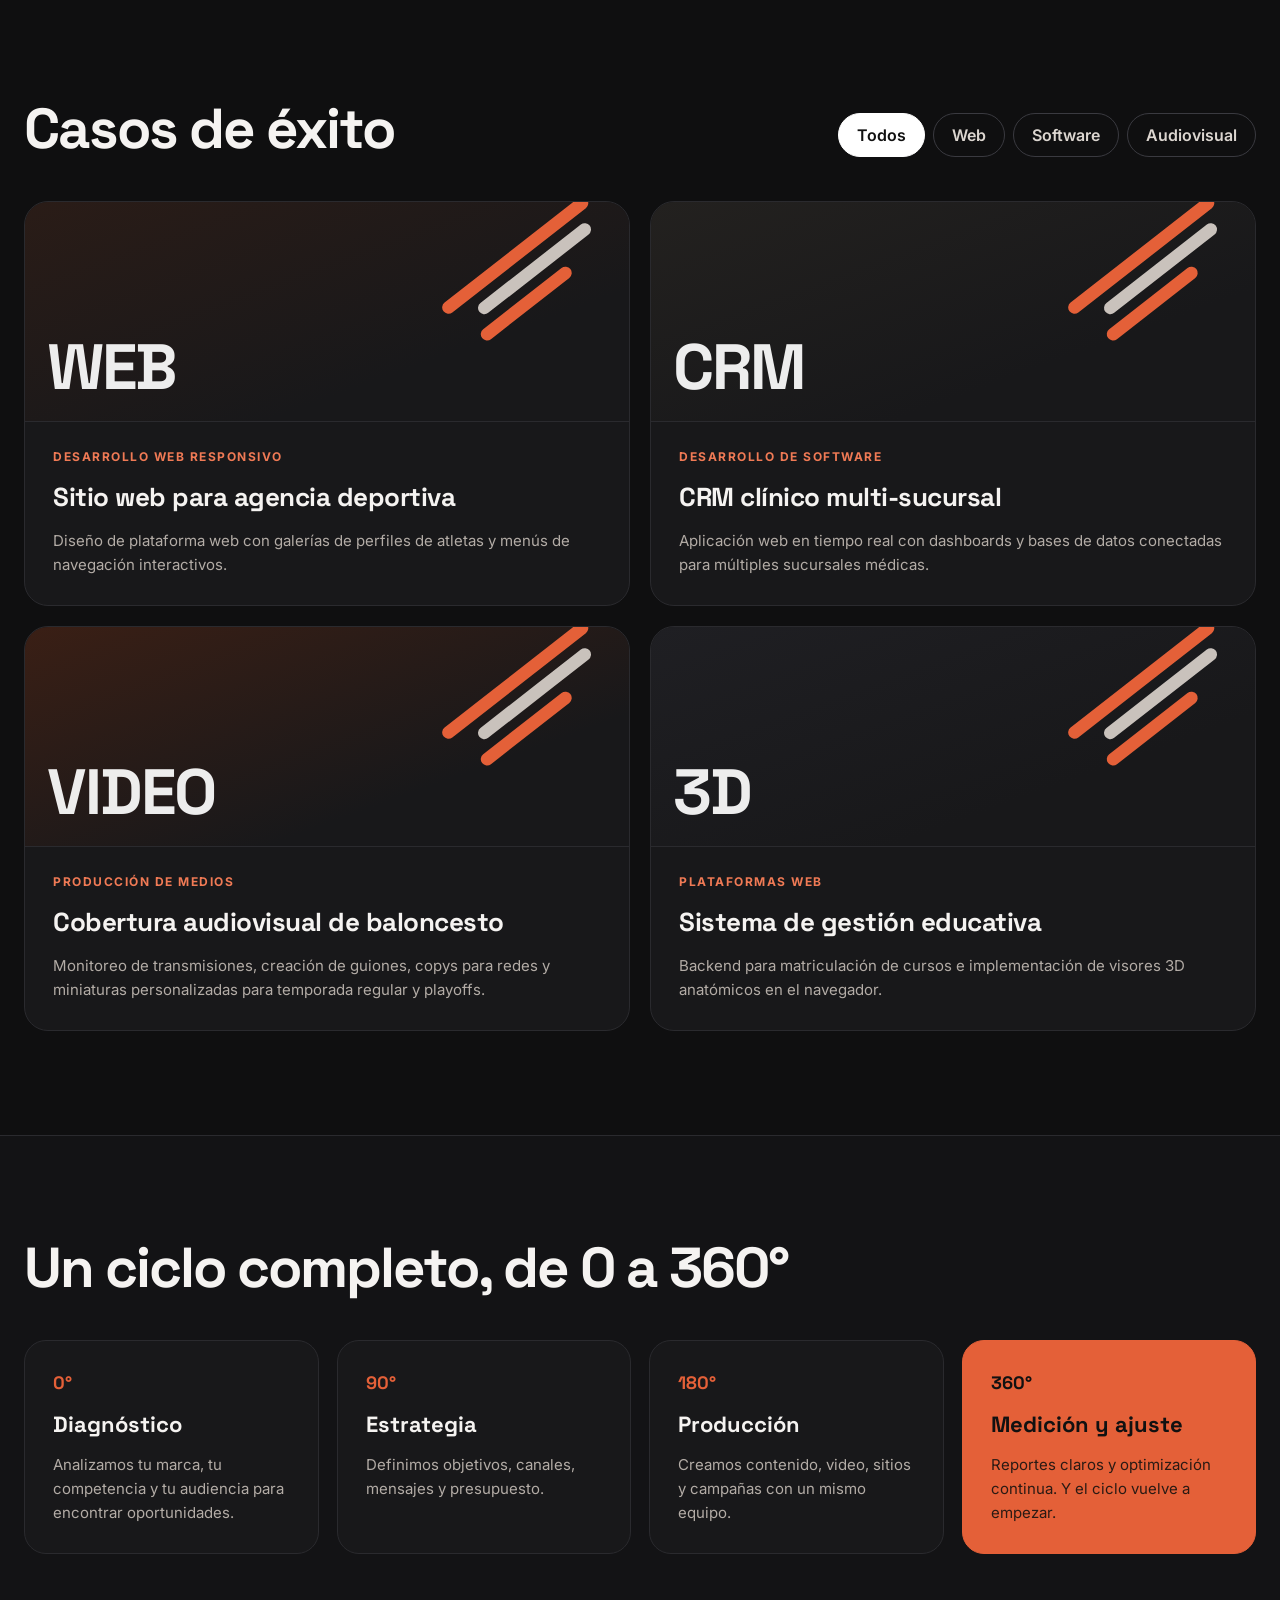
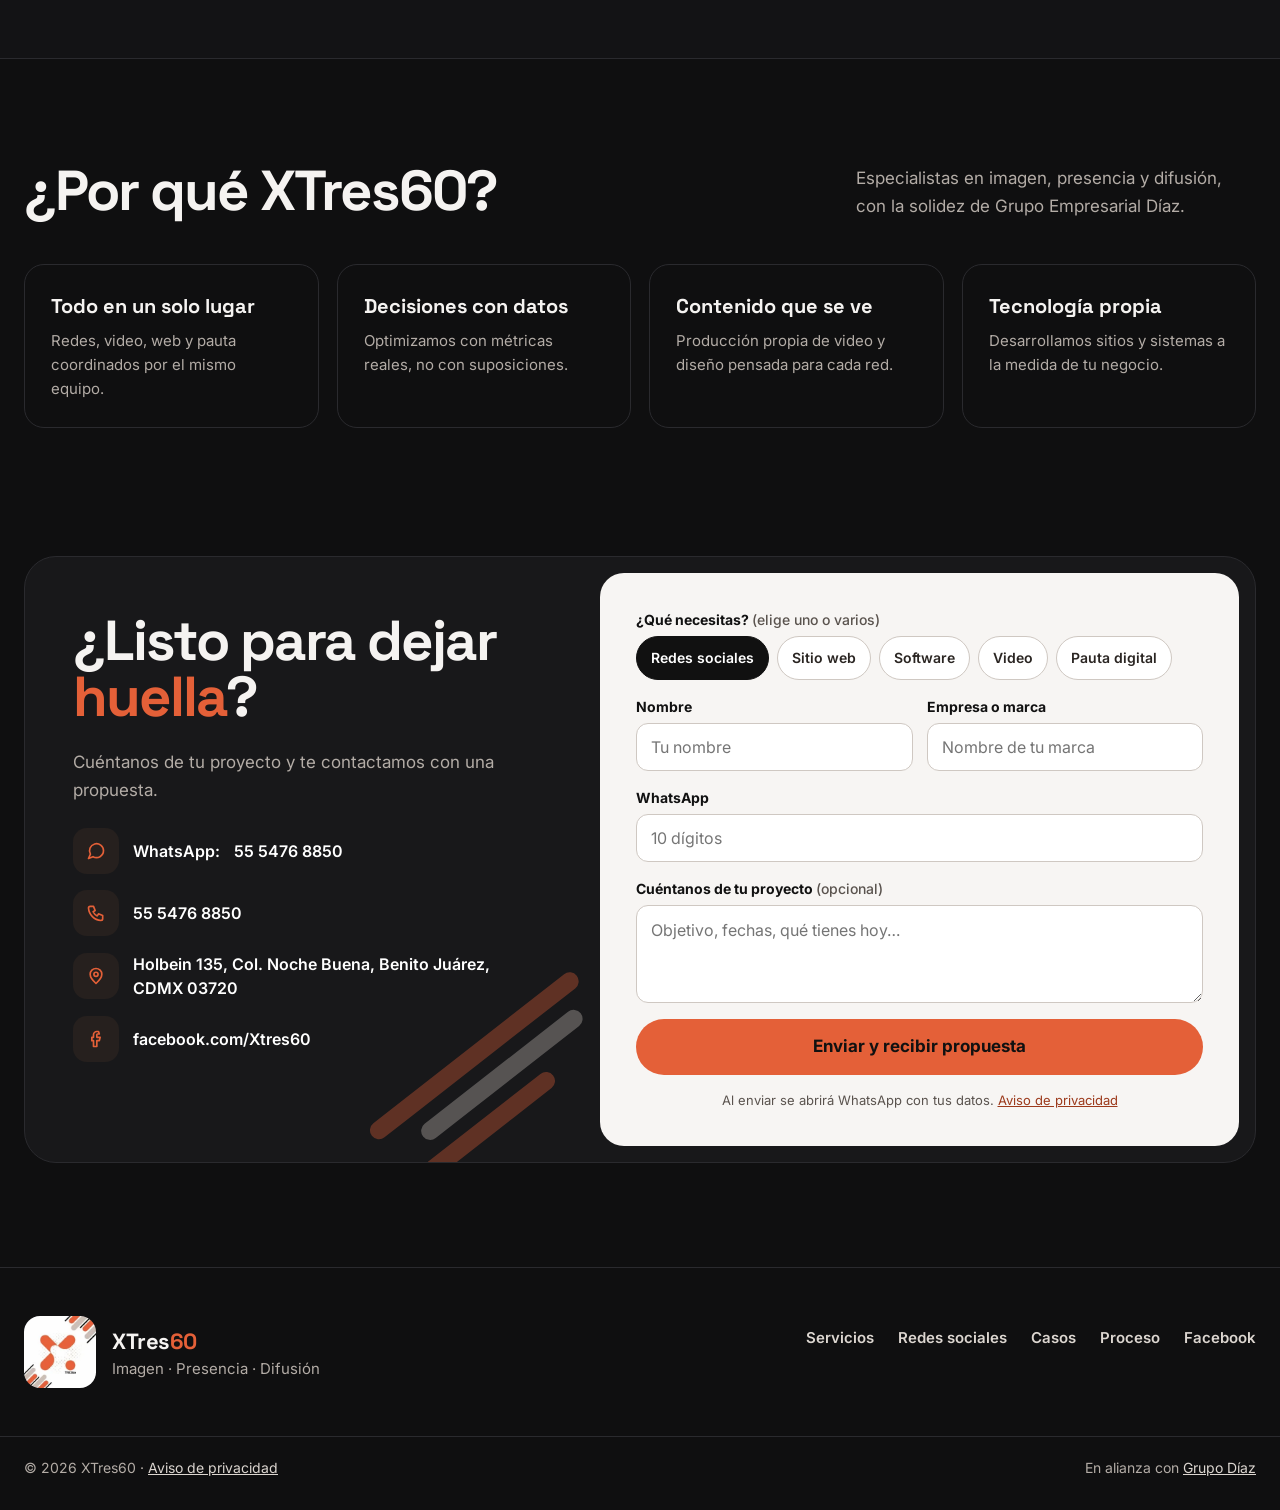
==== commit 1f56fd2c: "Agregar página de gestión de redes sociales - Nueva página redes-sociales.html: qué incluye, proceso" ====
--- a/index.html
+++ b/index.html
@@ -57,6 +57,7 @@
       </a>
       <nav class="main-nav" id="menu" aria-label="Principal">
         <a href="#servicios">Servicios</a>
+        <a href="redes-sociales.html">Redes sociales</a>
         <a href="#casos">Casos de éxito</a>
         <a href="#proceso">Proceso</a>
         <a href="#contacto">Contacto</a>
@@ -126,6 +127,7 @@
             <h3>Gestión de redes sociales</h3>
             <p>Conectamos tu marca con la audiencia correcta a través de contenido de alto impacto.</p>
             <ul><li>Calendario y copys</li><li>Diseño de piezas y reels</li><li>Comunidad y reportes</li></ul>
+            <a class="service-link" href="redes-sociales.html">Ver servicio de redes sociales <span aria-hidden="true">→</span></a>
           </article>
           <article class="service">
             <span class="service-icon"><svg width="26" height="26" viewBox="0 0 24 24" fill="none" stroke="currentColor" stroke-width="2" stroke-linecap="round" stroke-linejoin="round" aria-hidden="true"><path d="m8 8-4 4 4 4M16 8l4 4-4 4M14 5l-4 14"/></svg></span>
@@ -299,6 +301,7 @@
       </div>
       <nav class="footer-nav" aria-label="Pie de página">
         <a href="#servicios">Servicios</a>
+        <a href="redes-sociales.html">Redes sociales</a>
         <a href="#casos">Casos</a>
         <a href="#proceso">Proceso</a>
         <a href="https://www.facebook.com/Xtres60" target="_blank" rel="noopener">Facebook</a>
--- a/css/styles.css
+++ b/css/styles.css
@@ -242,3 +242,21 @@
   .mobile-bar .mb-cta { flex: 1.3; background: var(--orange); color: var(--ink); }
   body { padding-bottom: 78px; }
 }
+
+/* Página de redes sociales y enlace desde la portada */
+.service-link { display: inline-flex; align-items: center; gap: 8px; min-height: 44px; font-weight: 700; color: var(--orange-2); text-decoration: none; }
+.service-link:hover { color: #fff; }
+.main-nav a[aria-current="page"] { color: #fff; box-shadow: inset 0 -2px 0 var(--orange); }
+.rs-hero-inner { position: relative; display: flex; flex-direction: column; gap: 24px; padding: 72px 24px 88px; max-width: var(--max); }
+.rs-title { font-size: clamp(42px, 6vw, 88px); line-height: .98; letter-spacing: -2.5px; }
+.breadcrumb { display: flex; flex-wrap: wrap; align-items: center; gap: 8px; font-size: 14px; color: var(--muted); }
+.breadcrumb a { color: #DCD6D0; display: inline-flex; align-items: center; min-height: 44px; }
+.breadcrumb a:hover { color: var(--orange-2); }
+.rs-includes .service p { flex: 0 1 auto; }
+.why a { color: var(--orange-2); }
+.footer-nav a { display: inline-flex; align-items: center; min-height: 44px; }
+@media (max-width: 640px) {
+  .rs-hero-inner { padding: 40px 20px 64px; }
+  .rs-title { letter-spacing: -1.5px; }
+  .hero-ctas .btn { width: 100%; white-space: normal; text-align: center; }
+}
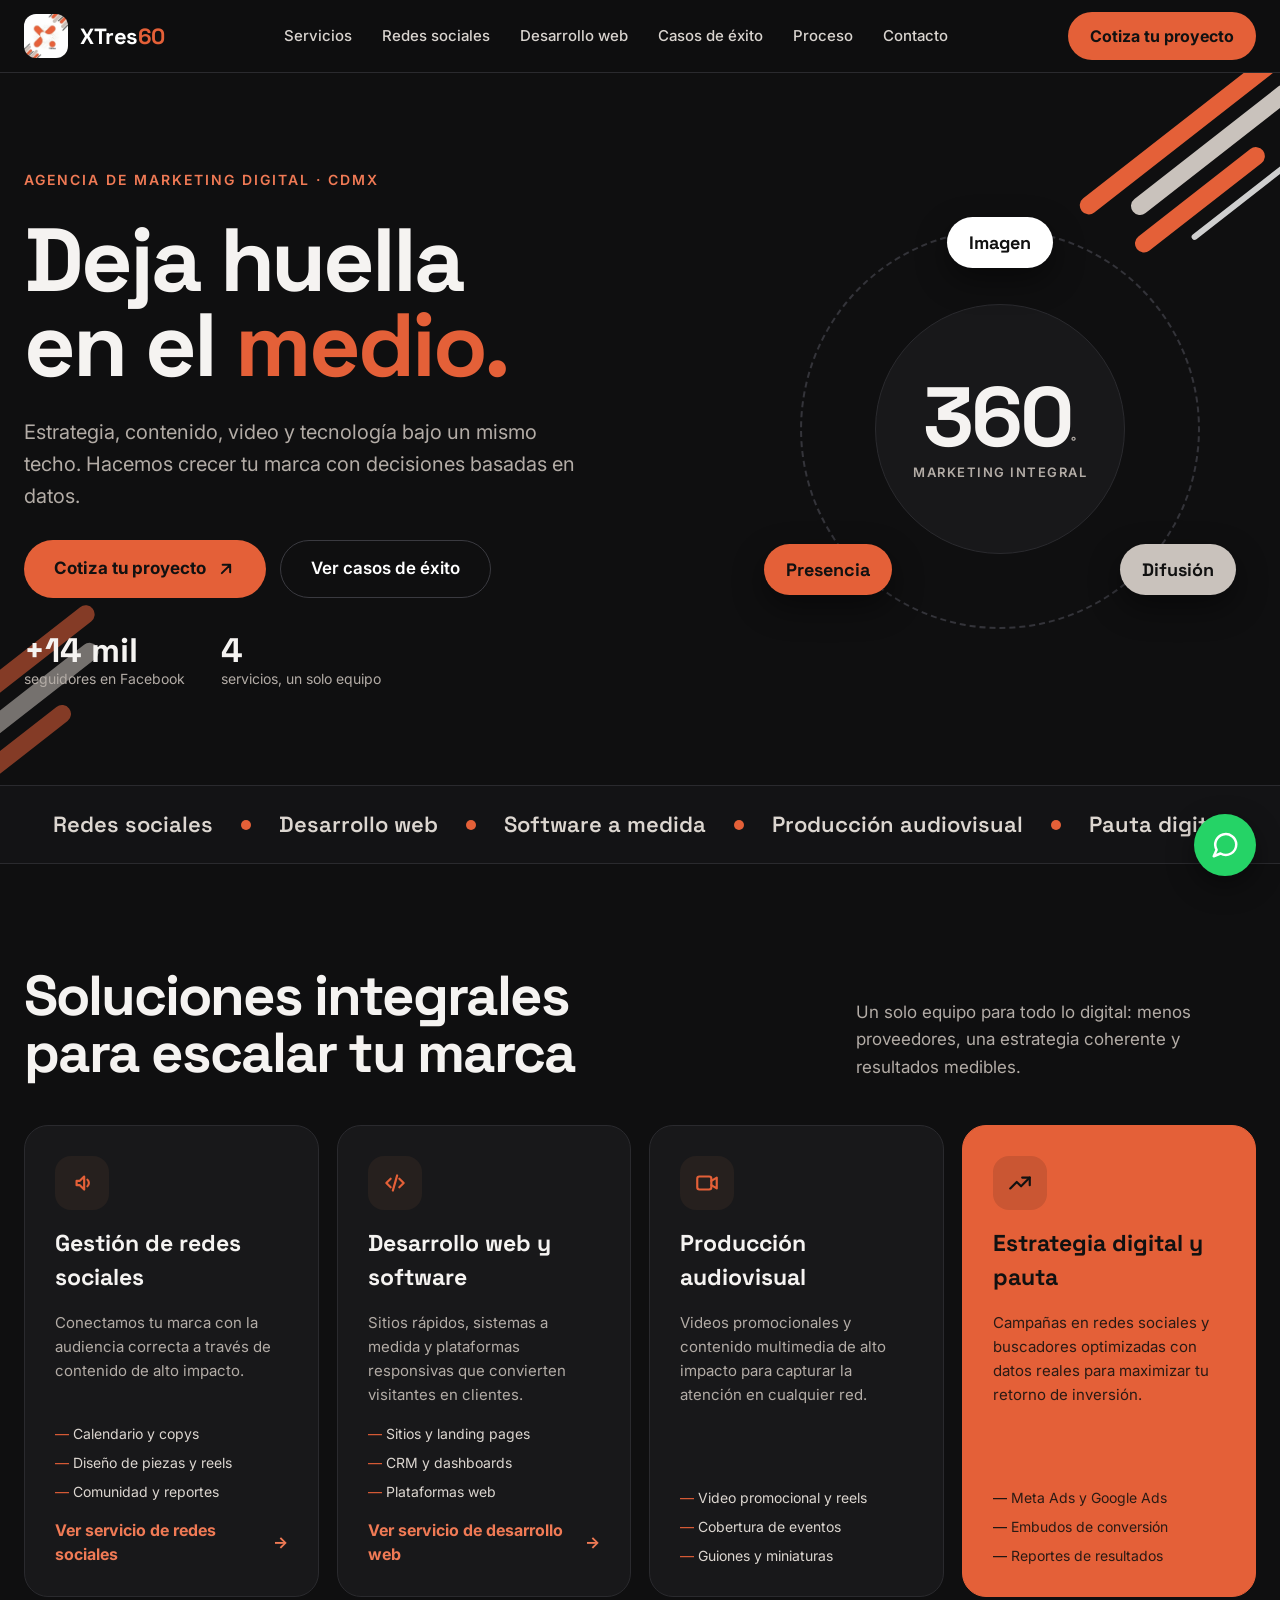
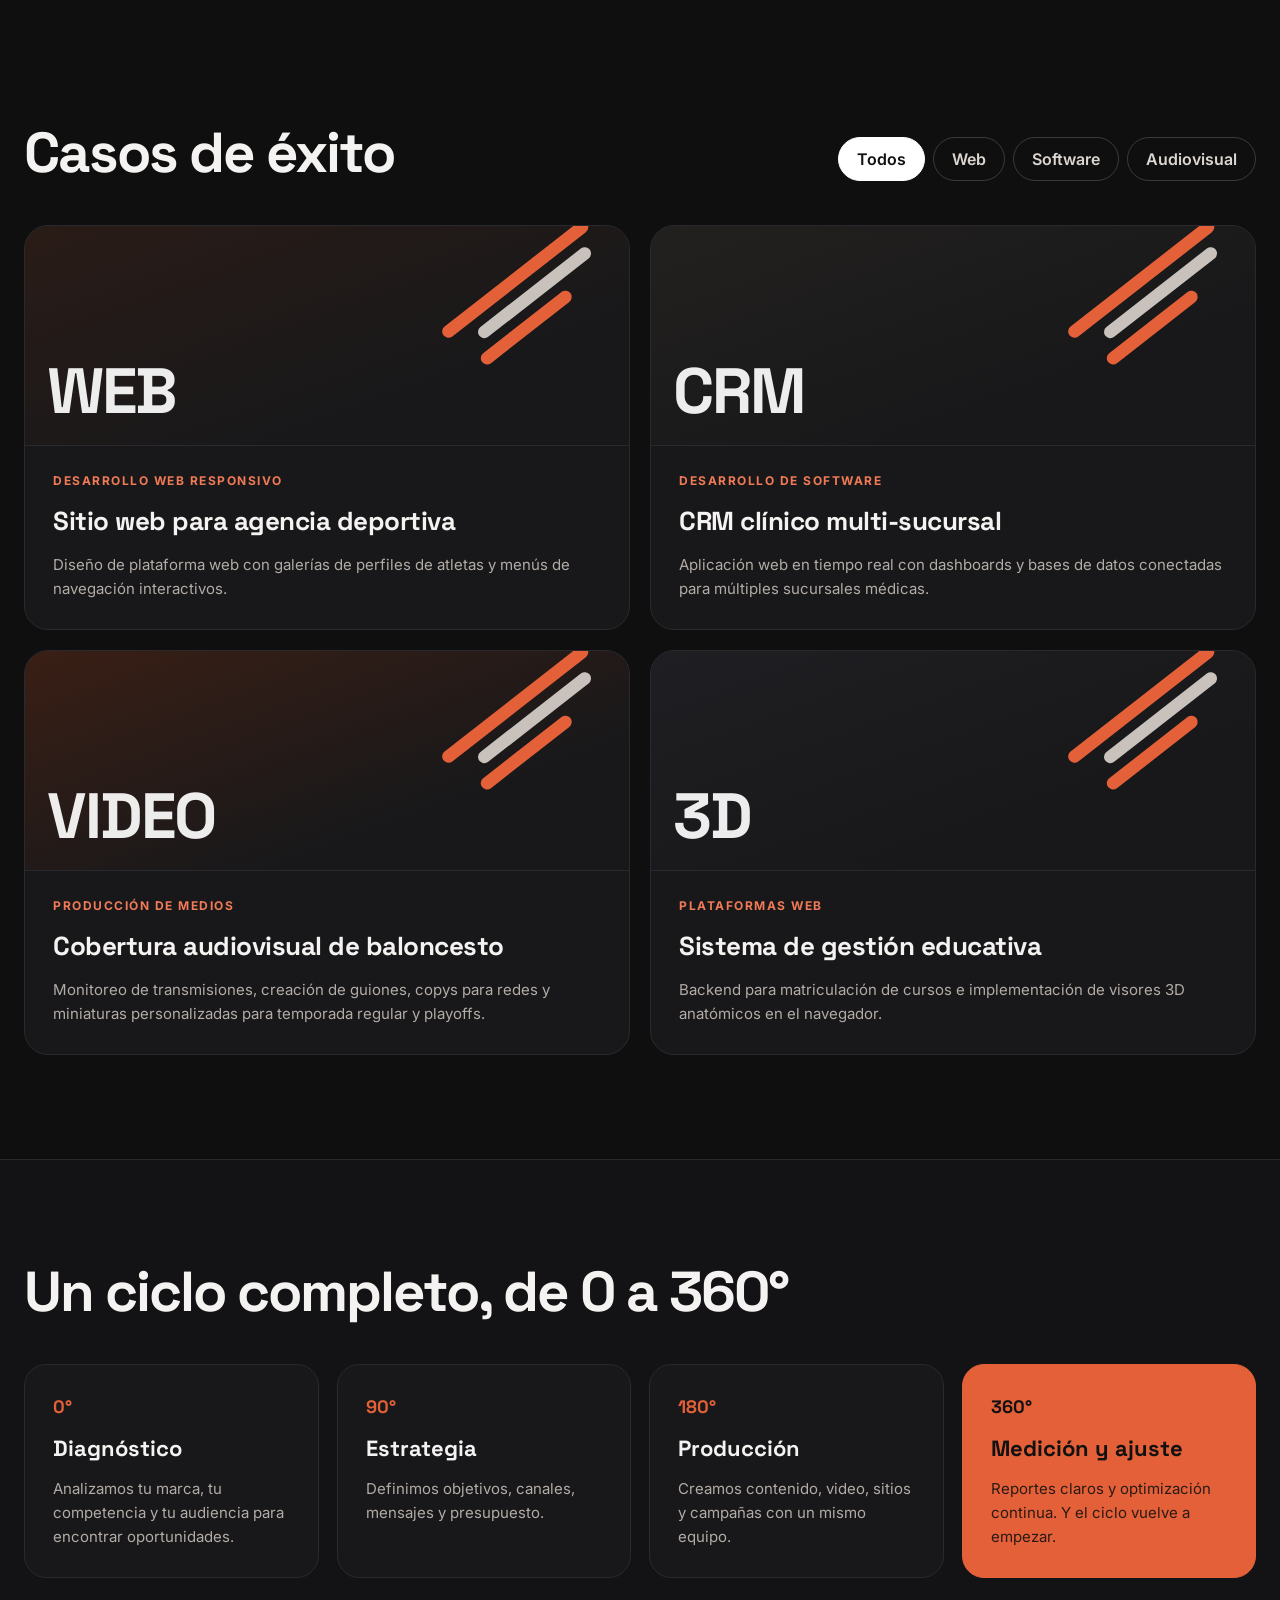
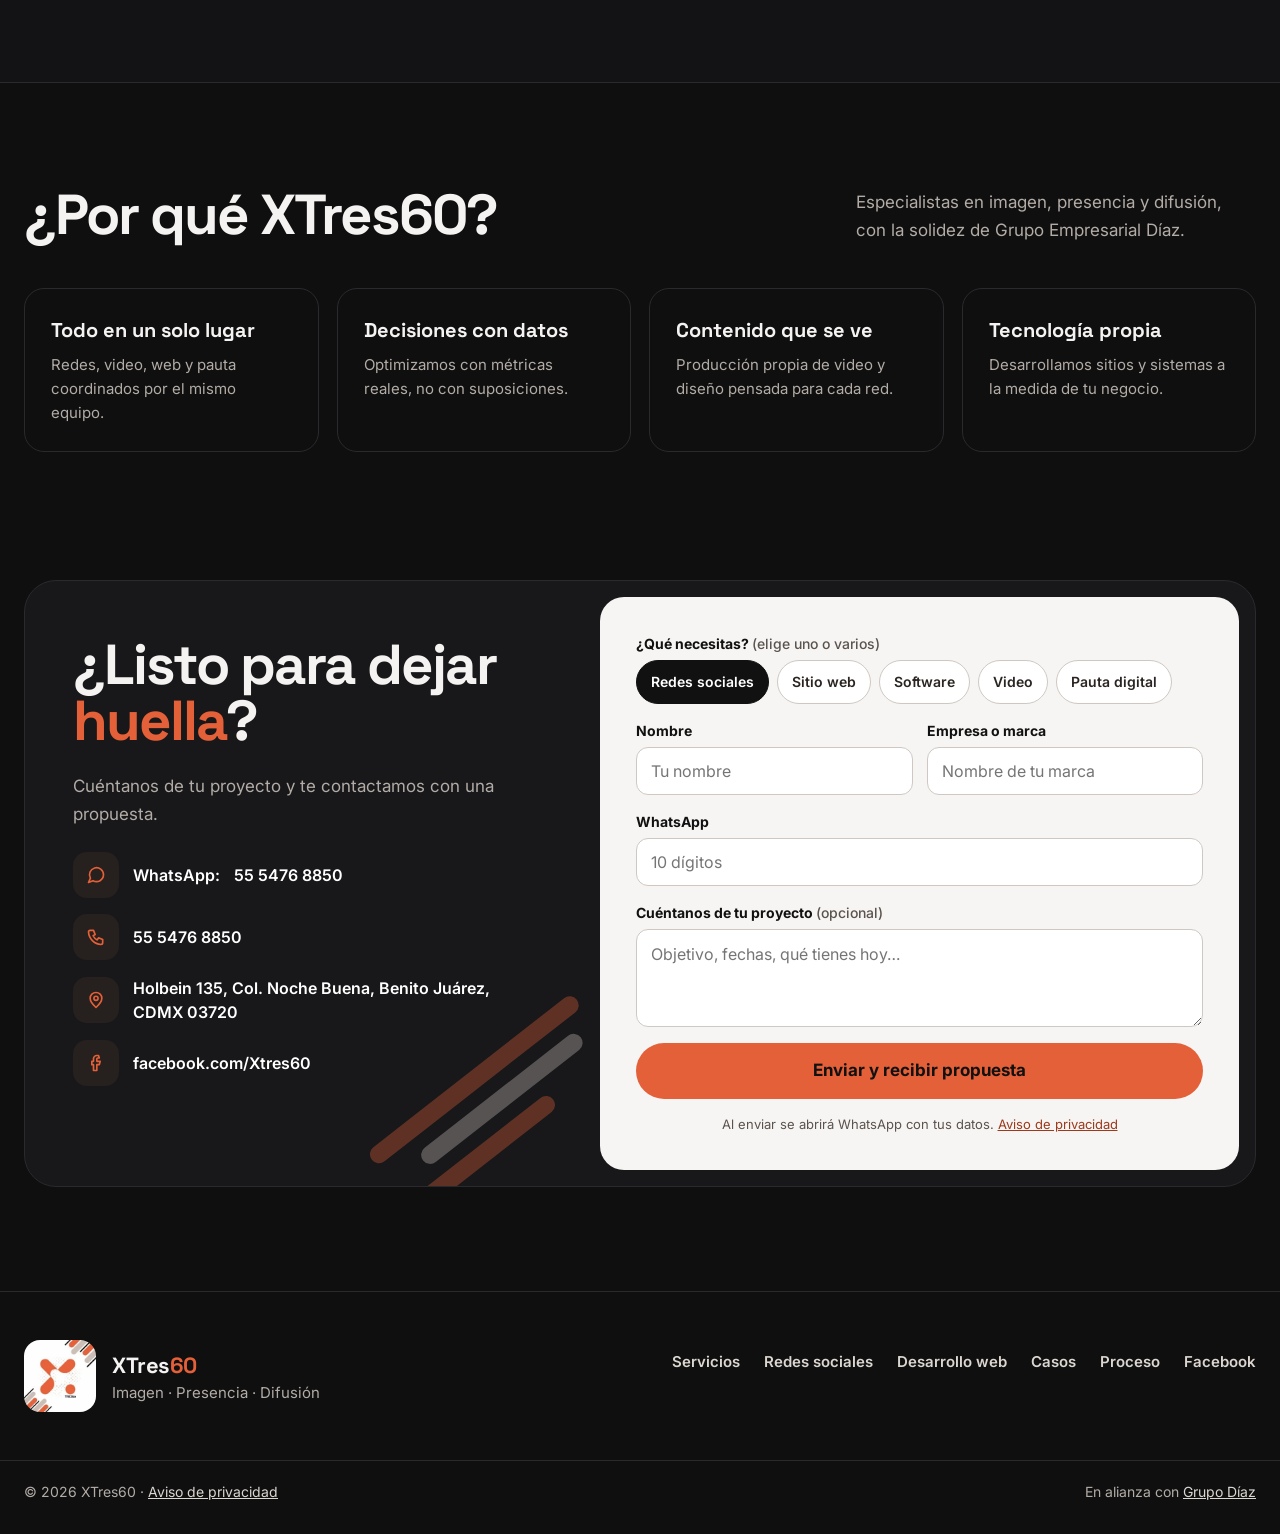
==== commit 34d2fca3: "Agregar página de desarrollo web y software (desarrollo-web.html) - Sitios y landing pages, CRM y da" ====
--- a/index.html
+++ b/index.html
@@ -58,6 +58,7 @@
       <nav class="main-nav" id="menu" aria-label="Principal">
         <a href="#servicios">Servicios</a>
         <a href="redes-sociales.html">Redes sociales</a>
+        <a href="desarrollo-web.html">Desarrollo web</a>
         <a href="#casos">Casos de éxito</a>
         <a href="#proceso">Proceso</a>
         <a href="#contacto">Contacto</a>
@@ -134,6 +135,7 @@
             <h3>Desarrollo web y software</h3>
             <p>Sitios rápidos, sistemas a medida y plataformas responsivas que convierten visitantes en clientes.</p>
             <ul><li>Sitios y landing pages</li><li>CRM y dashboards</li><li>Plataformas web</li></ul>
+            <a class="service-link" href="desarrollo-web.html">Ver servicio de desarrollo web <span aria-hidden="true">→</span></a>
           </article>
           <article class="service">
             <span class="service-icon"><svg width="26" height="26" viewBox="0 0 24 24" fill="none" stroke="currentColor" stroke-width="2" stroke-linecap="round" stroke-linejoin="round" aria-hidden="true"><rect x="3" y="6" width="13" height="12" rx="2"/><path d="m16 10 5-3v10l-5-3"/></svg></span>
@@ -302,6 +304,7 @@
       <nav class="footer-nav" aria-label="Pie de página">
         <a href="#servicios">Servicios</a>
         <a href="redes-sociales.html">Redes sociales</a>
+        <a href="desarrollo-web.html">Desarrollo web</a>
         <a href="#casos">Casos</a>
         <a href="#proceso">Proceso</a>
         <a href="https://www.facebook.com/Xtres60" target="_blank" rel="noopener">Facebook</a>
--- a/css/styles.css
+++ b/css/styles.css
@@ -260,3 +260,17 @@
   .rs-title { letter-spacing: -1.5px; }
   .hero-ctas .btn { width: 100%; white-space: normal; text-align: center; }
 }
+
+/* Página de desarrollo web (desarrollo-web.html) */
+#casos-web .section-head .lead { max-width: 400px; }
+
+/* Bloque "También te puede interesar" (páginas internas) */
+.related { padding-top: 24px; }
+.related h2 { margin-bottom: 32px; }
+.related-grid { list-style: none; margin: 0; padding: 0; display: grid; grid-template-columns: repeat(auto-fit, minmax(min(100%, 300px), 1fr)); gap: 18px; }
+.related-card { height: 100%; display: flex; flex-direction: column; gap: 10px; padding: 28px; border-radius: var(--radius); background: var(--surface); border: 1px solid var(--line); color: var(--text); text-decoration: none; transition: border-color .15s ease, transform .15s ease; }
+.related-card:hover, .related-card:focus-visible { border-color: var(--orange); color: var(--text); transform: translateY(-2px); }
+.related-kicker { font-size: 12px; font-weight: 700; letter-spacing: 1.5px; text-transform: uppercase; color: var(--orange-2); }
+.related-card strong { font-family: var(--font-display); font-size: 23px; font-weight: 700; }
+.related-text { color: var(--muted); font-size: 15px; line-height: 1.6; flex: 1; }
+.related-go { display: inline-flex; align-items: center; gap: 8px; min-height: 44px; font-weight: 700; color: var(--orange-2); }
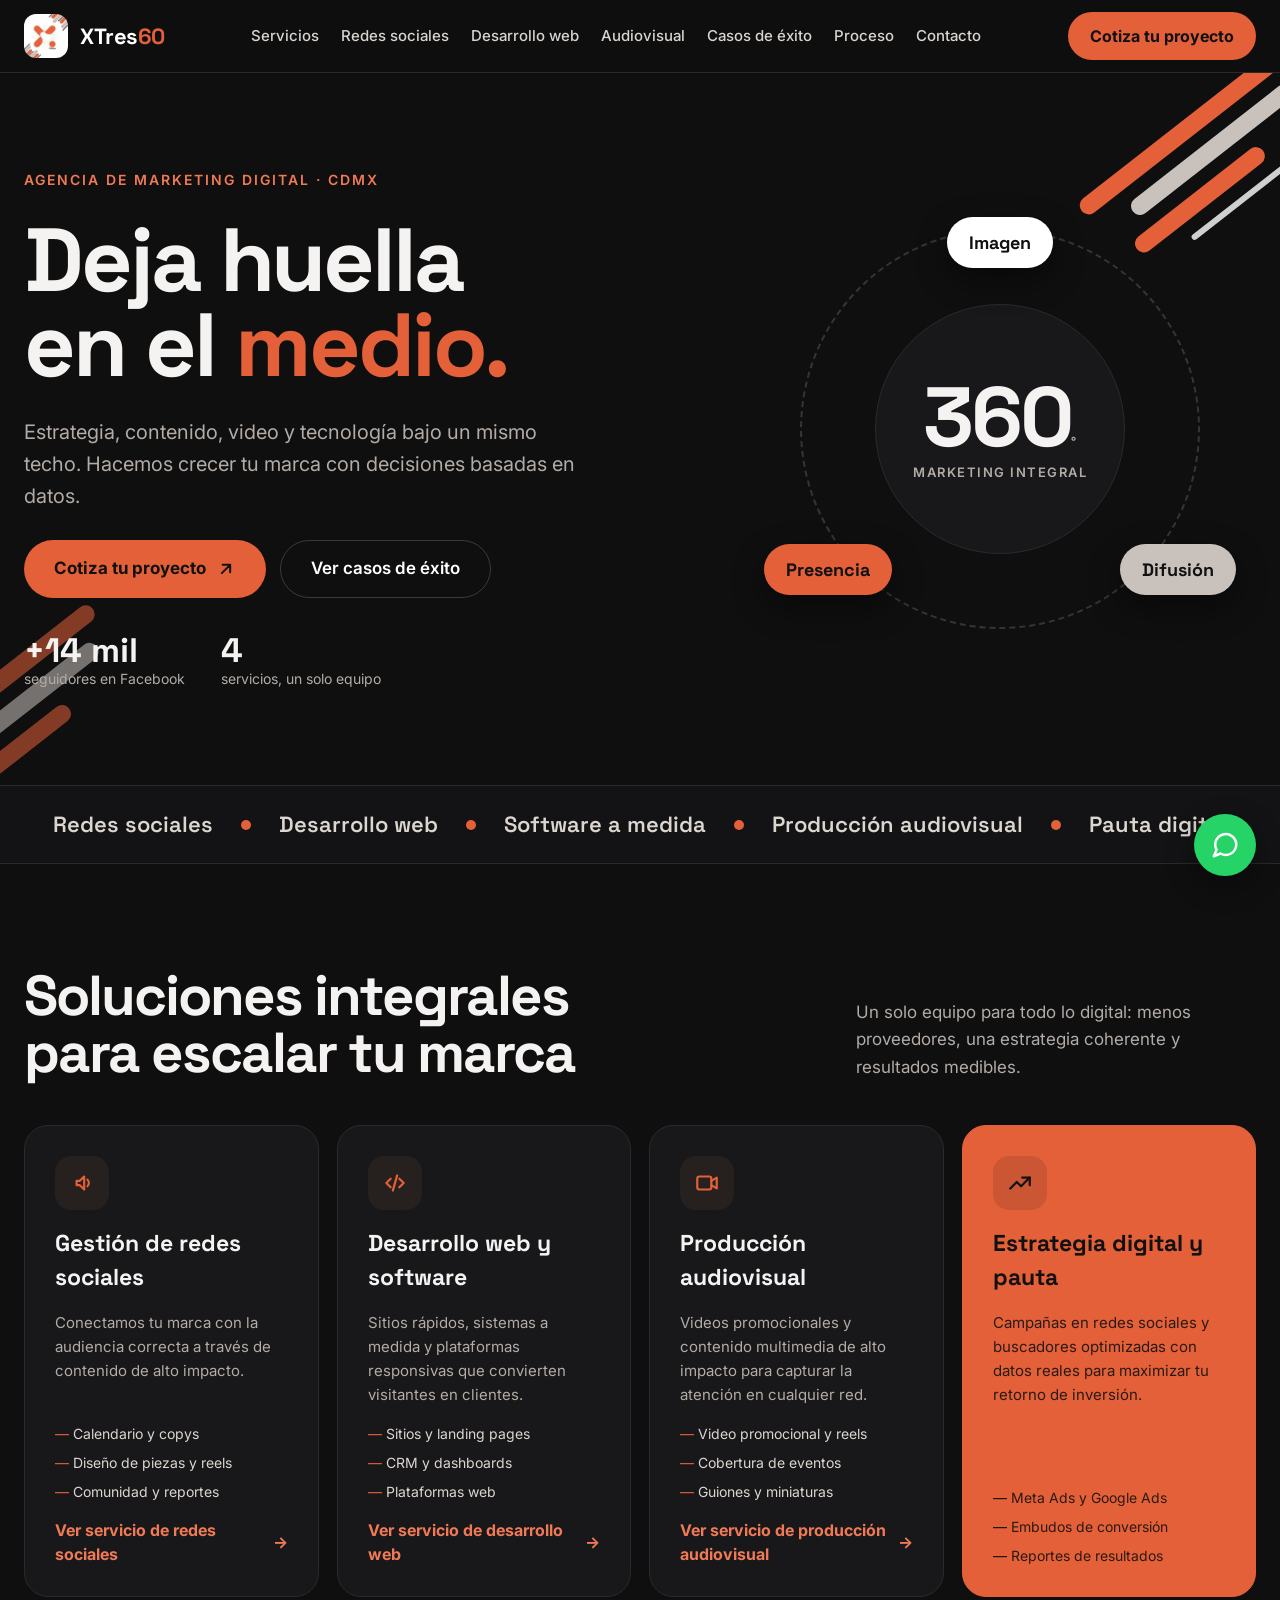
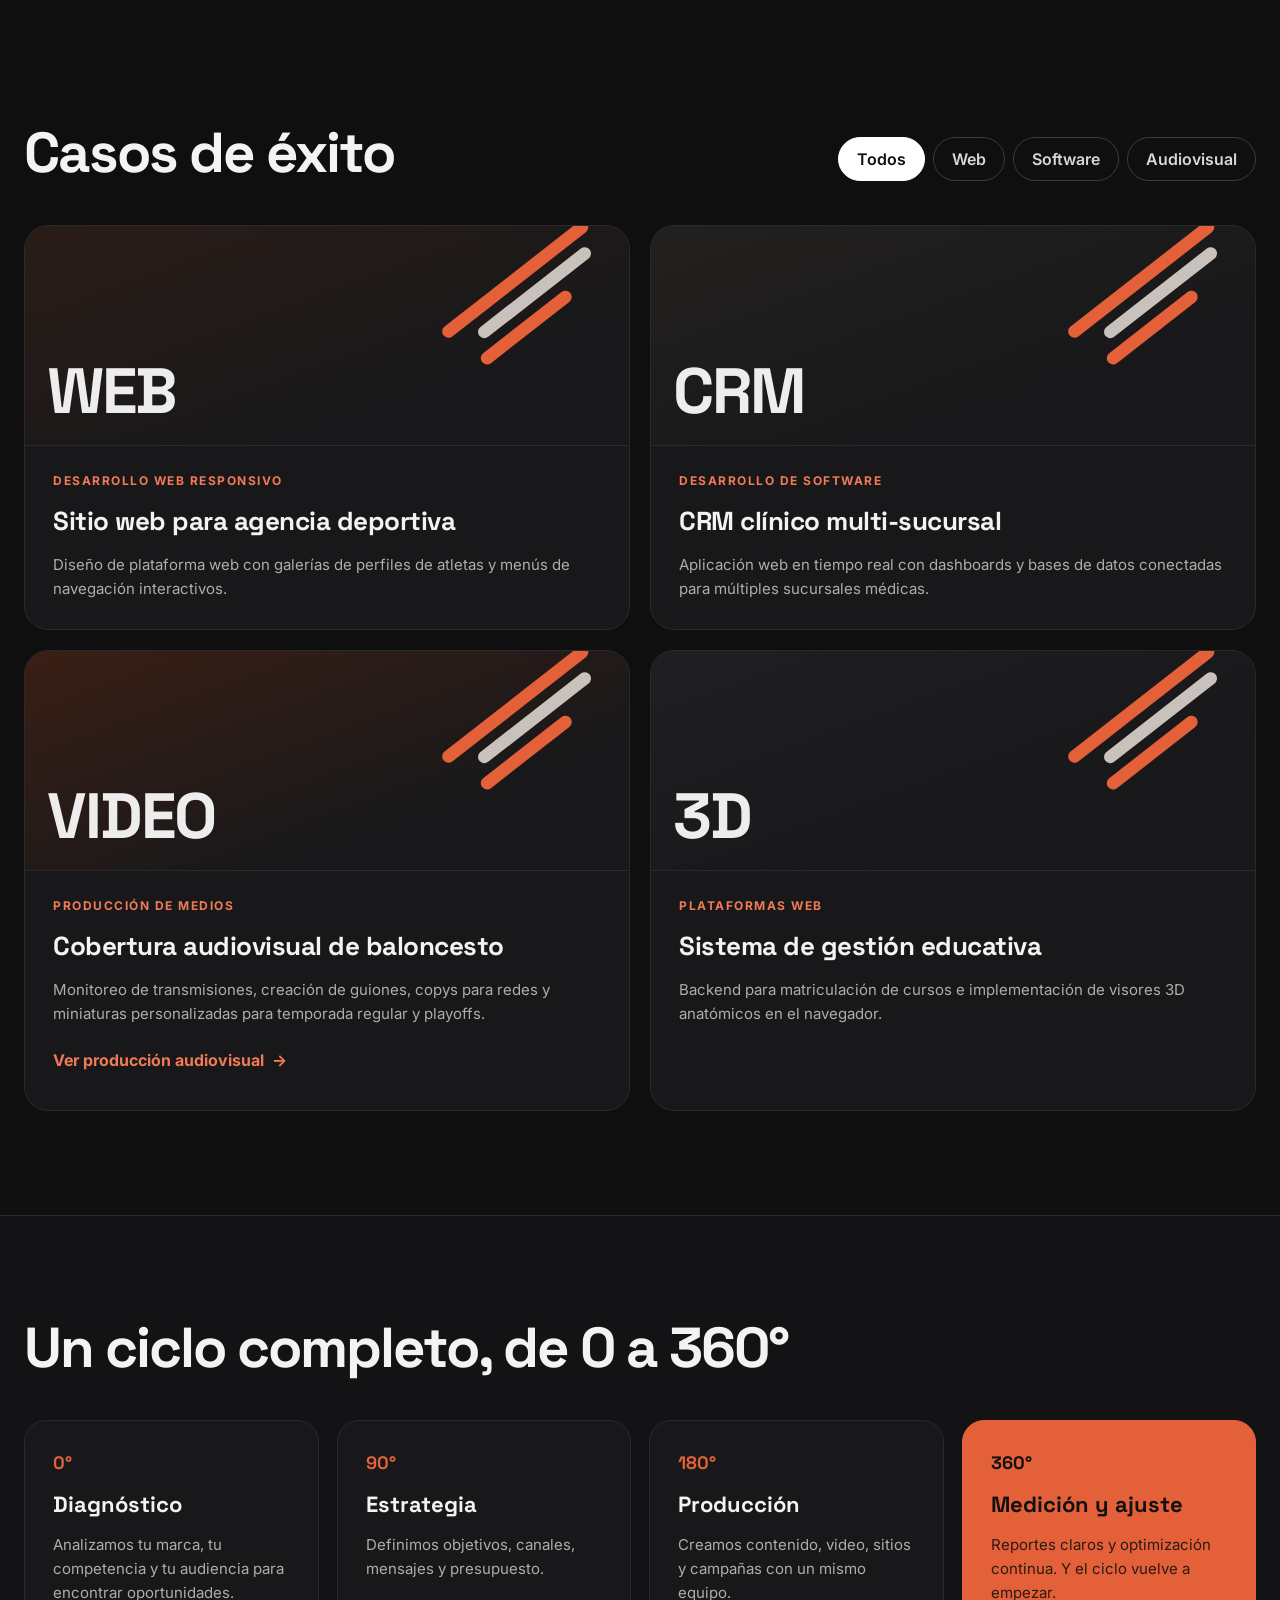
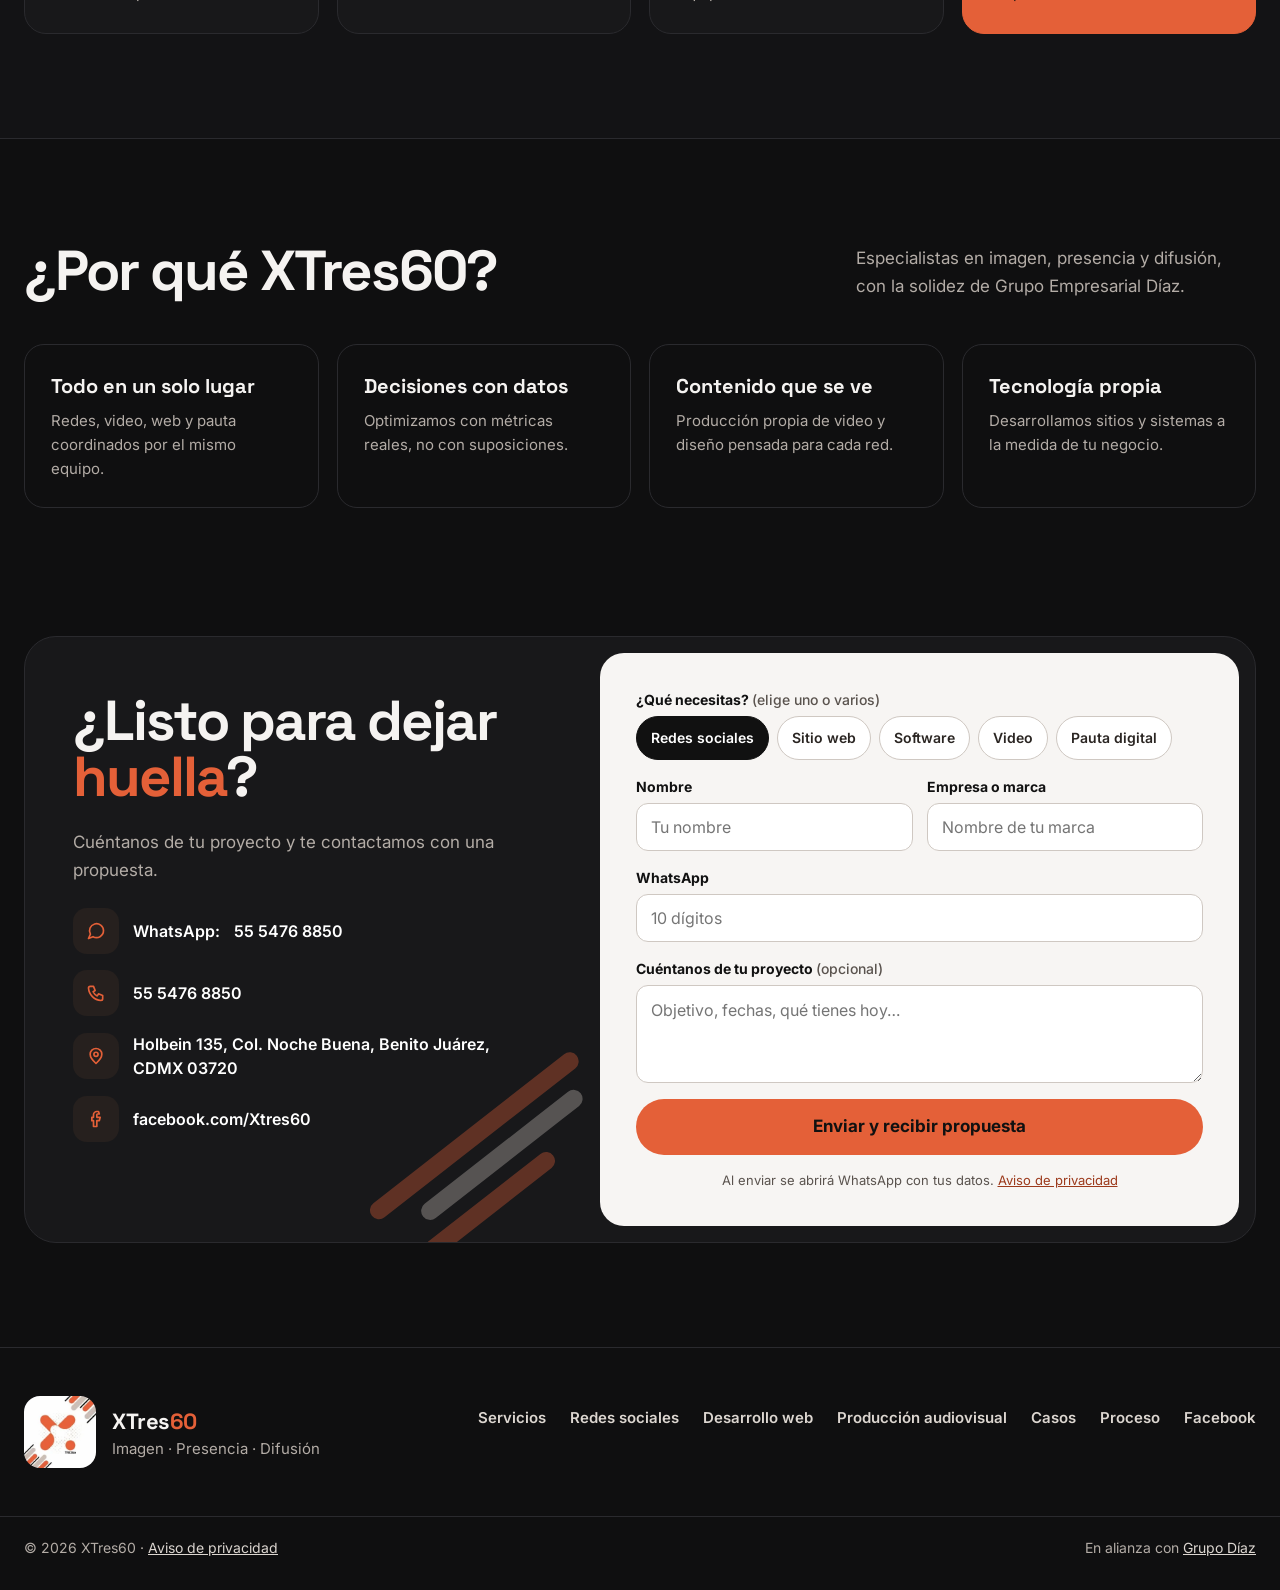
==== commit e63fbfc3: "Agregar página de producción audiovisual y mejora de interfaz final - produccion-audiovisual.html: v" ====
--- a/index.html
+++ b/index.html
@@ -59,6 +59,7 @@
         <a href="#servicios">Servicios</a>
         <a href="redes-sociales.html">Redes sociales</a>
         <a href="desarrollo-web.html">Desarrollo web</a>
+        <a href="produccion-audiovisual.html">Audiovisual</a>
         <a href="#casos">Casos de éxito</a>
         <a href="#proceso">Proceso</a>
         <a href="#contacto">Contacto</a>
@@ -142,6 +143,7 @@
             <h3>Producción audiovisual</h3>
             <p>Videos promocionales y contenido multimedia de alto impacto para capturar la atención en cualquier red.</p>
             <ul><li>Video promocional y reels</li><li>Cobertura de eventos</li><li>Guiones y miniaturas</li></ul>
+            <a class="service-link" href="produccion-audiovisual.html">Ver servicio de producción audiovisual <span aria-hidden="true">→</span></a>
           </article>
           <article class="service featured">
             <span class="service-icon"><svg width="26" height="26" viewBox="0 0 24 24" fill="none" stroke="currentColor" stroke-width="2" stroke-linecap="round" stroke-linejoin="round" aria-hidden="true"><path d="M3 17l6-6 4 4 8-8"/><path d="M14 7h7v7"/></svg></span>
@@ -188,6 +190,7 @@
               <span class="case-tag">PRODUCCIÓN DE MEDIOS</span>
               <h3>Cobertura audiovisual de baloncesto</h3>
               <p>Monitoreo de transmisiones, creación de guiones, copys para redes y miniaturas personalizadas para temporada regular y playoffs.</p>
+              <a class="service-link" href="produccion-audiovisual.html">Ver producción audiovisual <span aria-hidden="true">→</span></a>
             </div>
           </article>
           <article class="case" data-kind="software">
@@ -305,6 +308,7 @@
         <a href="#servicios">Servicios</a>
         <a href="redes-sociales.html">Redes sociales</a>
         <a href="desarrollo-web.html">Desarrollo web</a>
+        <a href="produccion-audiovisual.html">Producción audiovisual</a>
         <a href="#casos">Casos</a>
         <a href="#proceso">Proceso</a>
         <a href="https://www.facebook.com/Xtres60" target="_blank" rel="noopener">Facebook</a>
--- a/css/styles.css
+++ b/css/styles.css
@@ -274,3 +274,31 @@
 .related-card strong { font-family: var(--font-display); font-size: 23px; font-weight: 700; }
 .related-text { color: var(--muted); font-size: 15px; line-height: 1.6; flex: 1; }
 .related-go { display: inline-flex; align-items: center; gap: 8px; min-height: 44px; font-weight: 700; color: var(--orange-2); }
+
+/* Mejora de interfaz final (20 nov 2026) */
+/* Menú: con 7 enlaces se colapsa antes para que no se encime */
+@media (max-width: 1240px) {
+  .main-nav { position: absolute; top: 72px; left: 0; right: 0; flex-direction: column; gap: 0; background: var(--bg); border-bottom: 1px solid var(--line); padding: 8px 24px 16px; display: none; }
+  .main-nav.is-open { display: flex; }
+  .main-nav a { padding: 12px 0; border-bottom: 1px solid var(--line); }
+  .main-nav a[aria-current="page"] { box-shadow: none; color: var(--orange-2); }
+  .menu-toggle { display: inline-flex; }
+}
+@media (min-width: 1241px) and (max-width: 1400px) { .main-nav { gap: 22px; } }
+.main-nav a { white-space: nowrap; }
+
+/* Animaciones de entrada (solo con JS y sin movimiento reducido) */
+.js-reveal .reveal { opacity: 0; transform: translateY(18px); transition: opacity .6s ease, transform .6s ease; }
+.js-reveal .reveal.is-visible { opacity: 1; transform: none; }
+@media (prefers-reduced-motion: reduce) {
+  .js-reveal .reveal { opacity: 1; transform: none; transition: none; }
+}
+@media print { .js-reveal .reveal { opacity: 1; transform: none; } }
+
+/* Botón "Volver arriba": encima del WhatsApp flotante y de la barra móvil */
+.to-top { position: fixed; right: 31px; bottom: 100px; z-index: 59; width: 48px; height: 48px; border-radius: 50%; border: 1px solid #3A3A40; background: rgba(24,24,26,.92); color: #fff; display: flex; align-items: center; justify-content: center; cursor: pointer; box-shadow: 0 8px 22px rgba(0,0,0,.35); transition: border-color .15s ease, color .15s ease; }
+.to-top:hover { border-color: var(--orange); color: var(--orange-2); }
+.to-top[hidden] { display: none; }
+@media (max-width: 640px) {
+  .to-top { right: 16px; bottom: calc(86px + env(safe-area-inset-bottom)); width: 44px; height: 44px; }
+}
